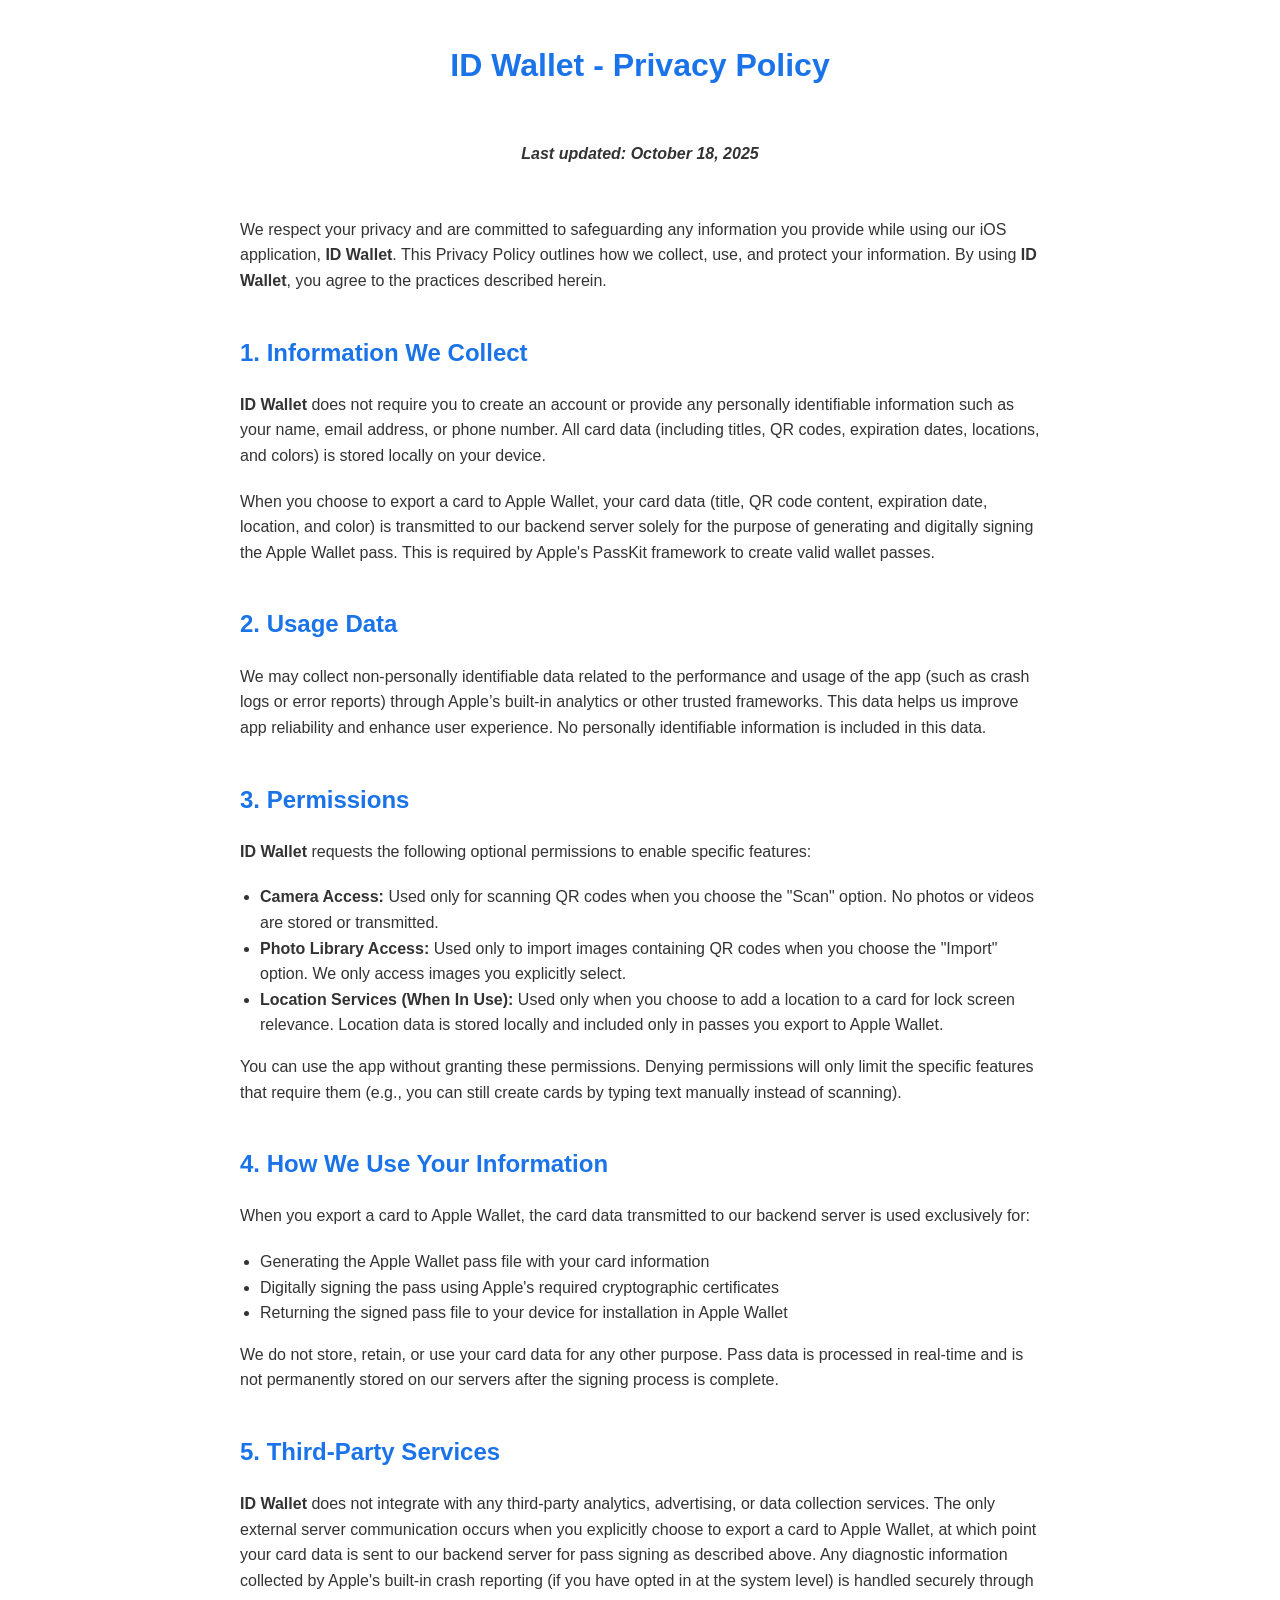
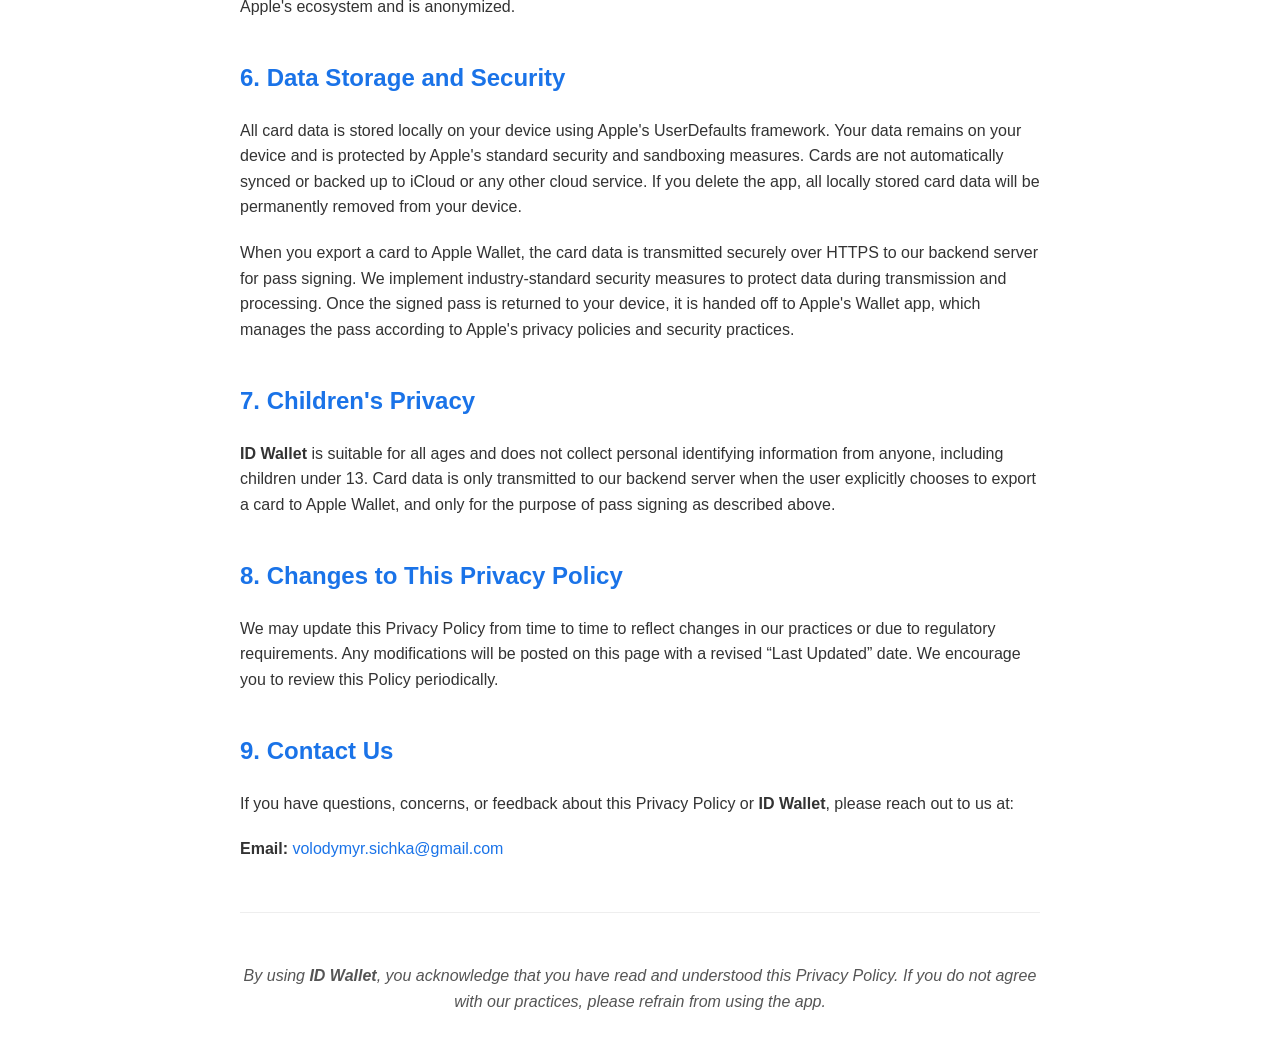
==== privacy-policy.html @ 0f5f62ec "Init." ====
<!DOCTYPE html>
<html lang="en">
  <head>
    <meta charset="UTF-8" />
    <meta name="viewport" content="width=device-width, initial-scale=1.0"/>
    <title>ID Wallet - Privacy Policy</title>
    <style>
      body {
        font-family: Arial, sans-serif;
        max-width: 800px;
        margin: 40px auto;
        padding: 0 40px;
        line-height: 1.6;
        color: #333;
      }
      h1,
      h2 {
        color: #1a73e8;
      }
      h1 {
        text-align: center;
        margin-bottom: 50px;
      }
      h2 {
        margin-top: 40px;
      }
      p {
        margin-bottom: 20px;
      }
      hr {
        margin: 50px 0;
        border: none;
        border-top: 1px solid #eee;
      }
      .last-updated {
        font-style: italic;
        text-align: center;
        margin-bottom: 50px;
      }
      .footer-note {
        font-style: italic;
        text-align: center;
        margin-top: 50px;
        color: #555;
      }
      a {
        color: #1a73e8;
        text-decoration: none;
      }
      a:hover {
        text-decoration: underline;
      }
    </style>
  </head>
  <body>
    <h1>ID Wallet - Privacy Policy</h1>

    <p class="last-updated"><strong>Last updated: October 18, 2025</strong></p>

    <p>
      We respect your privacy
      and are committed to safeguarding any information you provide while using our
      iOS application, <strong>ID Wallet</strong>. This Privacy Policy outlines how
      we collect, use, and protect your information. By using <strong>ID Wallet</strong>,
      you agree to the practices described herein.
    </p>

    <h2>1. Information We Collect</h2>
    <p>
      <strong>ID Wallet</strong> does not require you to create an account or provide any
      personally identifiable information such as your name, email address, or phone number.
      All card data (including titles, QR codes, expiration dates, locations, and colors)
      is stored locally on your device.
    </p>
    <p>
      When you choose to export a card to Apple Wallet, your card data (title, QR code content,
      expiration date, location, and color) is transmitted to our backend server solely for the
      purpose of generating and digitally signing the Apple Wallet pass. This is required by
      Apple's PassKit framework to create valid wallet passes.
    </p>

    <h2>2. Usage Data</h2>
    <p>
      We may collect non-personally identifiable data related to the performance and usage 
      of the app (such as crash logs or error reports) through Apple’s built-in analytics 
      or other trusted frameworks. This data helps us improve app reliability and enhance 
      user experience. No personally identifiable information is included in this data.
    </p>

    <h2>3. Permissions</h2>
    <p>
      <strong>ID Wallet</strong> requests the following optional permissions to enable
      specific features:
    </p>
    <ul style="list-style-type: disc; padding-left: 20px;">
      <li><strong>Camera Access:</strong> Used only for scanning QR codes when you choose
      the "Scan" option. No photos or videos are stored or transmitted.</li>
      <li><strong>Photo Library Access:</strong> Used only to import images containing QR
      codes when you choose the "Import" option. We only access images you explicitly select.</li>
      <li><strong>Location Services (When In Use):</strong> Used only when you choose to add
      a location to a card for lock screen relevance. Location data is stored locally and
      included only in passes you export to Apple Wallet.</li>
    </ul>
    <p>
      You can use the app without granting these permissions. Denying permissions will only
      limit the specific features that require them (e.g., you can still create cards by typing
      text manually instead of scanning).
    </p>

    <h2>4. How We Use Your Information</h2>
    <p>
      When you export a card to Apple Wallet, the card data transmitted to our backend server
      is used exclusively for:
    </p>
    <ul style="list-style-type: disc; padding-left: 20px;">
      <li>Generating the Apple Wallet pass file with your card information</li>
      <li>Digitally signing the pass using Apple's required cryptographic certificates</li>
      <li>Returning the signed pass file to your device for installation in Apple Wallet</li>
    </ul>
    <p>
      We do not store, retain, or use your card data for any other purpose. Pass data is
      processed in real-time and is not permanently stored on our servers after the signing
      process is complete.
    </p>

    <h2>5. Third-Party Services</h2>
    <p>
      <strong>ID Wallet</strong> does not integrate with any third-party analytics, advertising,
      or data collection services. The only external server communication occurs when you
      explicitly choose to export a card to Apple Wallet, at which point your card data is
      sent to our backend server for pass signing as described above. Any diagnostic information
      collected by Apple's built-in crash reporting (if you have opted in at the system level)
      is handled securely through Apple's ecosystem and is anonymized.
    </p>

    <h2>6. Data Storage and Security</h2>
    <p>
      All card data is stored locally on your device using Apple's UserDefaults framework.
      Your data remains on your device and is protected by Apple's standard security and
      sandboxing measures. Cards are not automatically synced or backed up to iCloud or any
      other cloud service. If you delete the app, all locally stored card data will be
      permanently removed from your device.
    </p>
    <p>
      When you export a card to Apple Wallet, the card data is transmitted securely over HTTPS
      to our backend server for pass signing. We implement industry-standard security measures
      to protect data during transmission and processing. Once the signed pass is returned to
      your device, it is handed off to Apple's Wallet app, which manages the pass according to
      Apple's privacy policies and security practices.
    </p>

    <h2>7. Children's Privacy</h2>
    <p>
      <strong>ID Wallet</strong> is suitable for all ages and does not collect personal
      identifying information from anyone, including children under 13. Card data is only
      transmitted to our backend server when the user explicitly chooses to export a card
      to Apple Wallet, and only for the purpose of pass signing as described above.
    </p>

    <h2>8. Changes to This Privacy Policy</h2>
    <p>
      We may update this Privacy Policy from time to time to reflect changes in our 
      practices or due to regulatory requirements. Any modifications will be posted 
      on this page with a revised “Last Updated” date. We encourage you to review this 
      Policy periodically.
    </p>

    <h2>9. Contact Us</h2>
    <p>
      If you have questions, concerns, or feedback about this Privacy Policy or
      <strong>ID Wallet</strong>, please reach out to us at:
    </p>
    <p>
      <strong>Email:</strong> 
      <a href="mailto:volodymyr.sichka@gmail.com">volodymyr.sichka@gmail.com</a>
    </p>

    <hr />

    <p class="footer-note">
      <em>
        By using <strong>ID Wallet</strong>, you acknowledge that you have read and
        understood this Privacy Policy. If you do not agree with our practices, please
        refrain from using the app.
      </em>
    </p>
  </body>
</html>
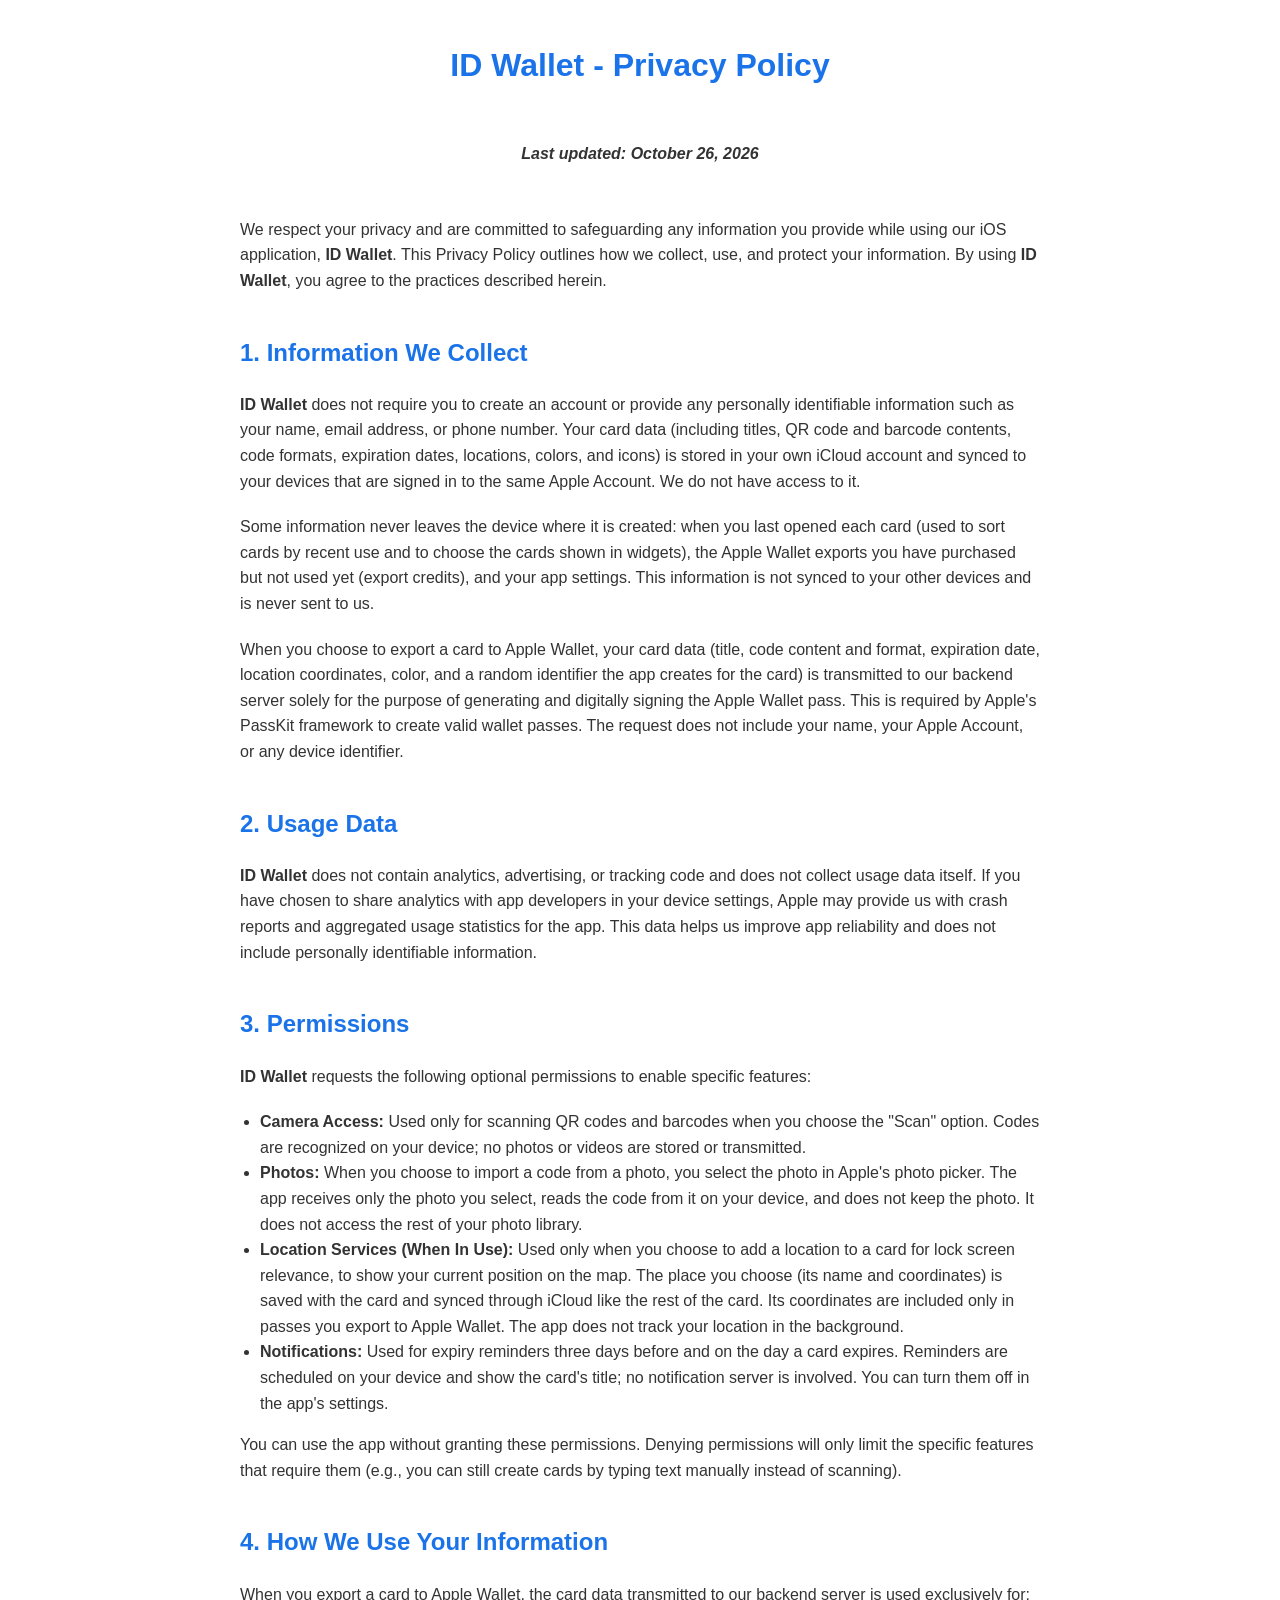
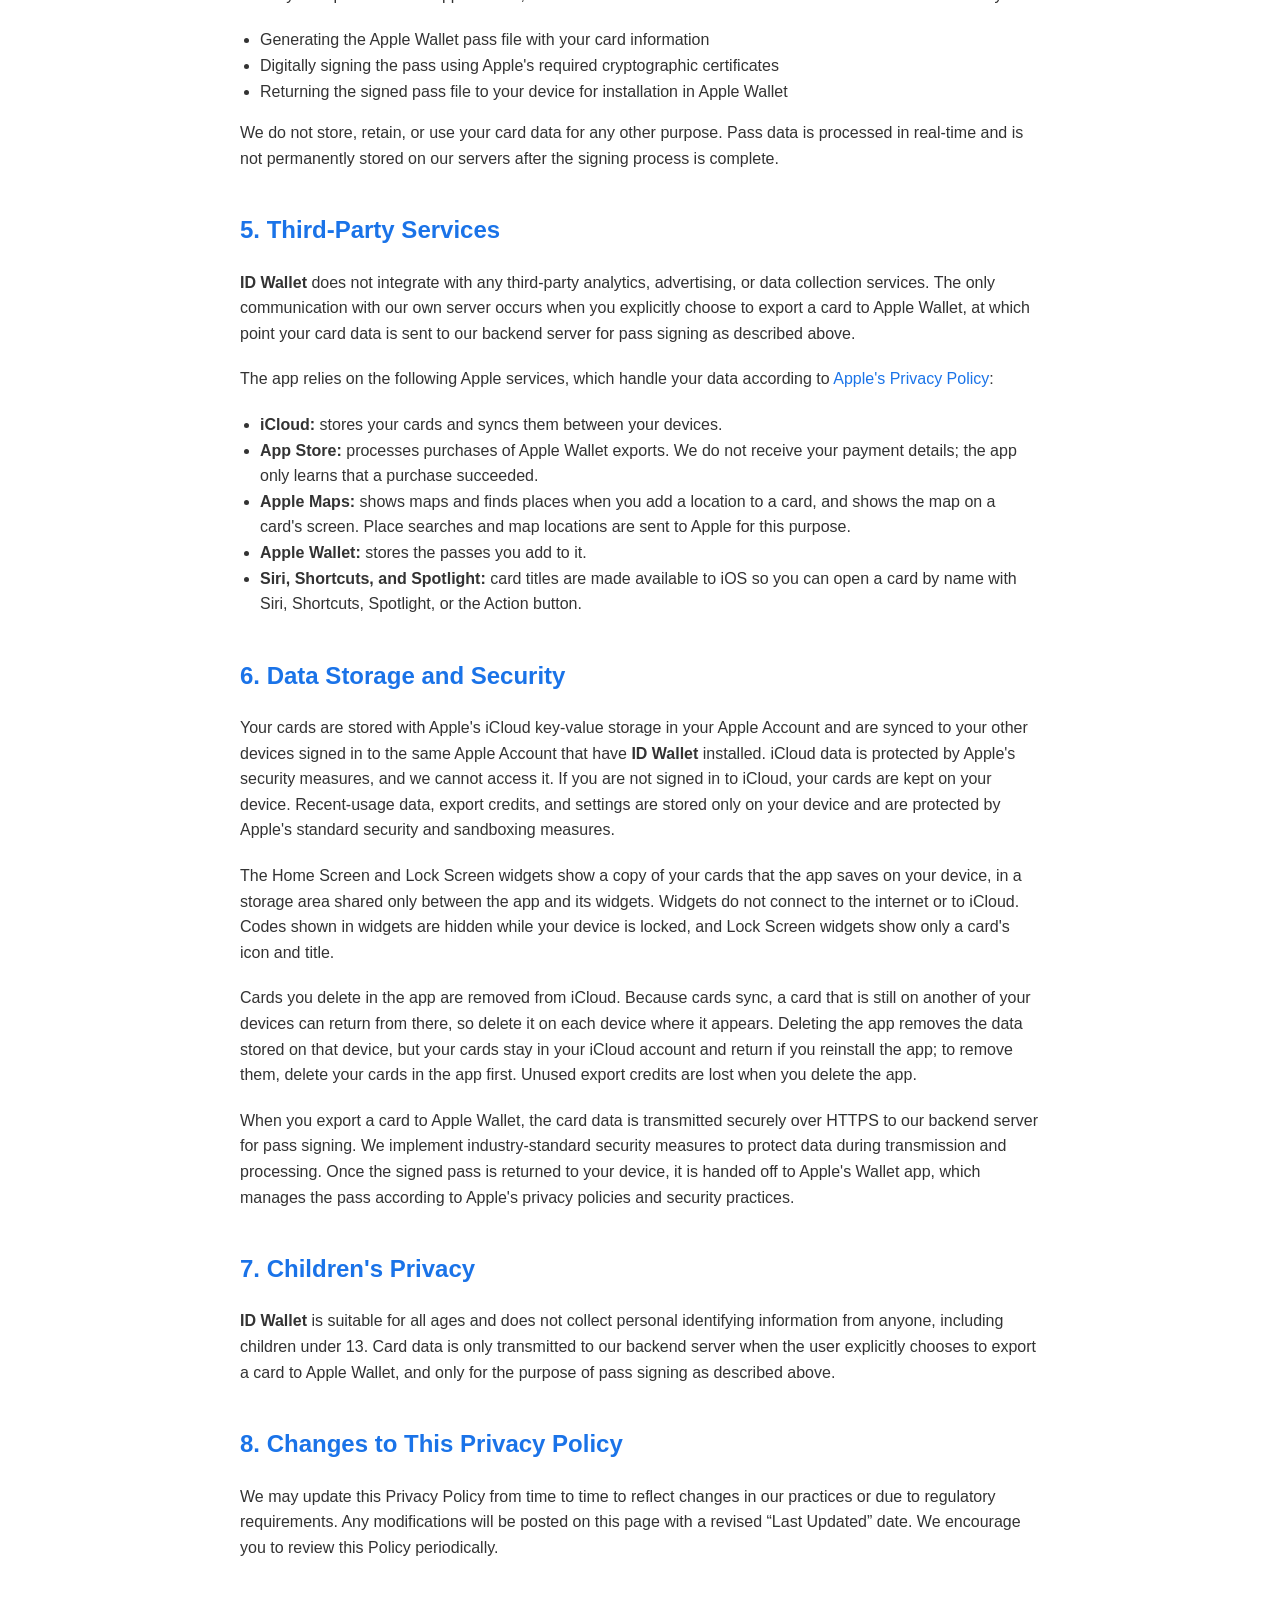
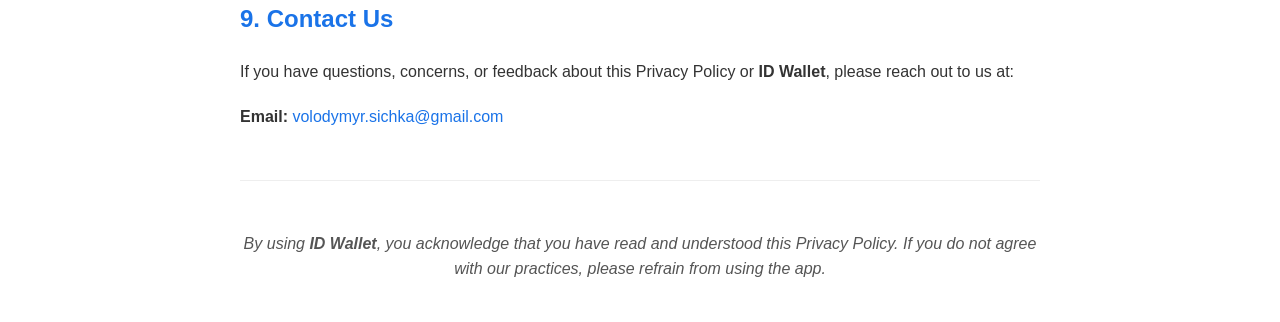
==== commit 36f5a2a0: "Update privacy policy for iCloud sync and widgets" ====
--- a/privacy-policy.html
+++ b/privacy-policy.html
@@ -55,7 +55,7 @@
   <body>
     <h1>ID Wallet - Privacy Policy</h1>
 
-    <p class="last-updated"><strong>Last updated: October 18, 2025</strong></p>
+    <p class="last-updated"><strong>Last updated: October 26, 2026</strong></p>
 
     <p>
       We respect your privacy
@@ -69,22 +69,32 @@
     <p>
       <strong>ID Wallet</strong> does not require you to create an account or provide any
       personally identifiable information such as your name, email address, or phone number.
-      All card data (including titles, QR codes, expiration dates, locations, and colors)
-      is stored locally on your device.
-    </p>
-    <p>
-      When you choose to export a card to Apple Wallet, your card data (title, QR code content,
-      expiration date, location, and color) is transmitted to our backend server solely for the
-      purpose of generating and digitally signing the Apple Wallet pass. This is required by
-      Apple's PassKit framework to create valid wallet passes.
+      Your card data (including titles, QR code and barcode contents, code formats, expiration
+      dates, locations, colors, and icons) is stored in your own iCloud account and synced to
+      your devices that are signed in to the same Apple Account. We do not have access to it.
+    </p>
+    <p>
+      Some information never leaves the device where it is created: when you last opened each
+      card (used to sort cards by recent use and to choose the cards shown in widgets), the
+      Apple Wallet exports you have purchased but not used yet (export credits), and your app
+      settings. This information is not synced to your other devices and is never sent to us.
+    </p>
+    <p>
+      When you choose to export a card to Apple Wallet, your card data (title, code content and
+      format, expiration date, location coordinates, color, and a random identifier the app
+      creates for the card) is transmitted to our backend server solely for the purpose of
+      generating and digitally signing the Apple Wallet pass. This is required by Apple's
+      PassKit framework to create valid wallet passes. The request does not include your name,
+      your Apple Account, or any device identifier.
     </p>
 
     <h2>2. Usage Data</h2>
     <p>
-      We may collect non-personally identifiable data related to the performance and usage 
-      of the app (such as crash logs or error reports) through Apple’s built-in analytics 
-      or other trusted frameworks. This data helps us improve app reliability and enhance 
-      user experience. No personally identifiable information is included in this data.
+      <strong>ID Wallet</strong> does not contain analytics, advertising, or tracking code and
+      does not collect usage data itself. If you have chosen to share analytics with app
+      developers in your device settings, Apple may provide us with crash reports and
+      aggregated usage statistics for the app. This data helps us improve app reliability and
+      does not include personally identifiable information.
     </p>
 
     <h2>3. Permissions</h2>
@@ -93,13 +103,22 @@
       specific features:
     </p>
     <ul style="list-style-type: disc; padding-left: 20px;">
-      <li><strong>Camera Access:</strong> Used only for scanning QR codes when you choose
-      the "Scan" option. No photos or videos are stored or transmitted.</li>
-      <li><strong>Photo Library Access:</strong> Used only to import images containing QR
-      codes when you choose the "Import" option. We only access images you explicitly select.</li>
+      <li><strong>Camera Access:</strong> Used only for scanning QR codes and barcodes when you
+      choose the "Scan" option. Codes are recognized on your device; no photos or videos are
+      stored or transmitted.</li>
+      <li><strong>Photos:</strong> When you choose to import a code from a photo, you select
+      the photo in Apple's photo picker. The app receives only the photo you select, reads the
+      code from it on your device, and does not keep the photo. It does not access the rest of
+      your photo library.</li>
       <li><strong>Location Services (When In Use):</strong> Used only when you choose to add
-      a location to a card for lock screen relevance. Location data is stored locally and
-      included only in passes you export to Apple Wallet.</li>
+      a location to a card for lock screen relevance, to show your current position on the
+      map. The place you choose (its name and coordinates) is saved with the card and synced
+      through iCloud like the rest of the card. Its coordinates are included only in passes you
+      export to Apple Wallet. The app does not track your location in the background.</li>
+      <li><strong>Notifications:</strong> Used for expiry reminders three days before and on
+      the day a card expires. Reminders are scheduled on your device and show the card's
+      title; no notification server is involved. You can turn them off in the app's
+      settings.</li>
     </ul>
     <p>
       You can use the app without granting these permissions. Denying permissions will only
@@ -126,20 +145,48 @@
     <h2>5. Third-Party Services</h2>
     <p>
       <strong>ID Wallet</strong> does not integrate with any third-party analytics, advertising,
-      or data collection services. The only external server communication occurs when you
+      or data collection services. The only communication with our own server occurs when you
       explicitly choose to export a card to Apple Wallet, at which point your card data is
-      sent to our backend server for pass signing as described above. Any diagnostic information
-      collected by Apple's built-in crash reporting (if you have opted in at the system level)
-      is handled securely through Apple's ecosystem and is anonymized.
-    </p>
+      sent to our backend server for pass signing as described above.
+    </p>
+    <p>
+      The app relies on the following Apple services, which handle your data according to
+      <a href="https://www.apple.com/legal/privacy/">Apple's Privacy Policy</a>:
+    </p>
+    <ul style="list-style-type: disc; padding-left: 20px;">
+      <li><strong>iCloud:</strong> stores your cards and syncs them between your devices.</li>
+      <li><strong>App Store:</strong> processes purchases of Apple Wallet exports. We do not
+      receive your payment details; the app only learns that a purchase succeeded.</li>
+      <li><strong>Apple Maps:</strong> shows maps and finds places when you add a location to
+      a card, and shows the map on a card's screen. Place searches and map locations are sent
+      to Apple for this purpose.</li>
+      <li><strong>Apple Wallet:</strong> stores the passes you add to it.</li>
+      <li><strong>Siri, Shortcuts, and Spotlight:</strong> card titles are made available to
+      iOS so you can open a card by name with Siri, Shortcuts, Spotlight, or the Action
+      button.</li>
+    </ul>
 
     <h2>6. Data Storage and Security</h2>
     <p>
-      All card data is stored locally on your device using Apple's UserDefaults framework.
-      Your data remains on your device and is protected by Apple's standard security and
-      sandboxing measures. Cards are not automatically synced or backed up to iCloud or any
-      other cloud service. If you delete the app, all locally stored card data will be
-      permanently removed from your device.
+      Your cards are stored with Apple's iCloud key-value storage in your Apple Account and are
+      synced to your other devices signed in to the same Apple Account that have
+      <strong>ID Wallet</strong> installed. iCloud data is protected by Apple's security
+      measures, and we cannot access it. If you are not signed in to iCloud, your cards are
+      kept on your device. Recent-usage data, export credits, and settings are stored only on
+      your device and are protected by Apple's standard security and sandboxing measures.
+    </p>
+    <p>
+      The Home Screen and Lock Screen widgets show a copy of your cards that the app saves on
+      your device, in a storage area shared only between the app and its widgets. Widgets do
+      not connect to the internet or to iCloud. Codes shown in widgets are hidden while your
+      device is locked, and Lock Screen widgets show only a card's icon and title.
+    </p>
+    <p>
+      Cards you delete in the app are removed from iCloud. Because cards sync, a card that is
+      still on another of your devices can return from there, so delete it on each device where
+      it appears. Deleting the app removes the data stored on that device, but your cards stay
+      in your iCloud account and return if you reinstall the app; to remove them, delete your
+      cards in the app first. Unused export credits are lost when you delete the app.
     </p>
     <p>
       When you export a card to Apple Wallet, the card data is transmitted securely over HTTPS
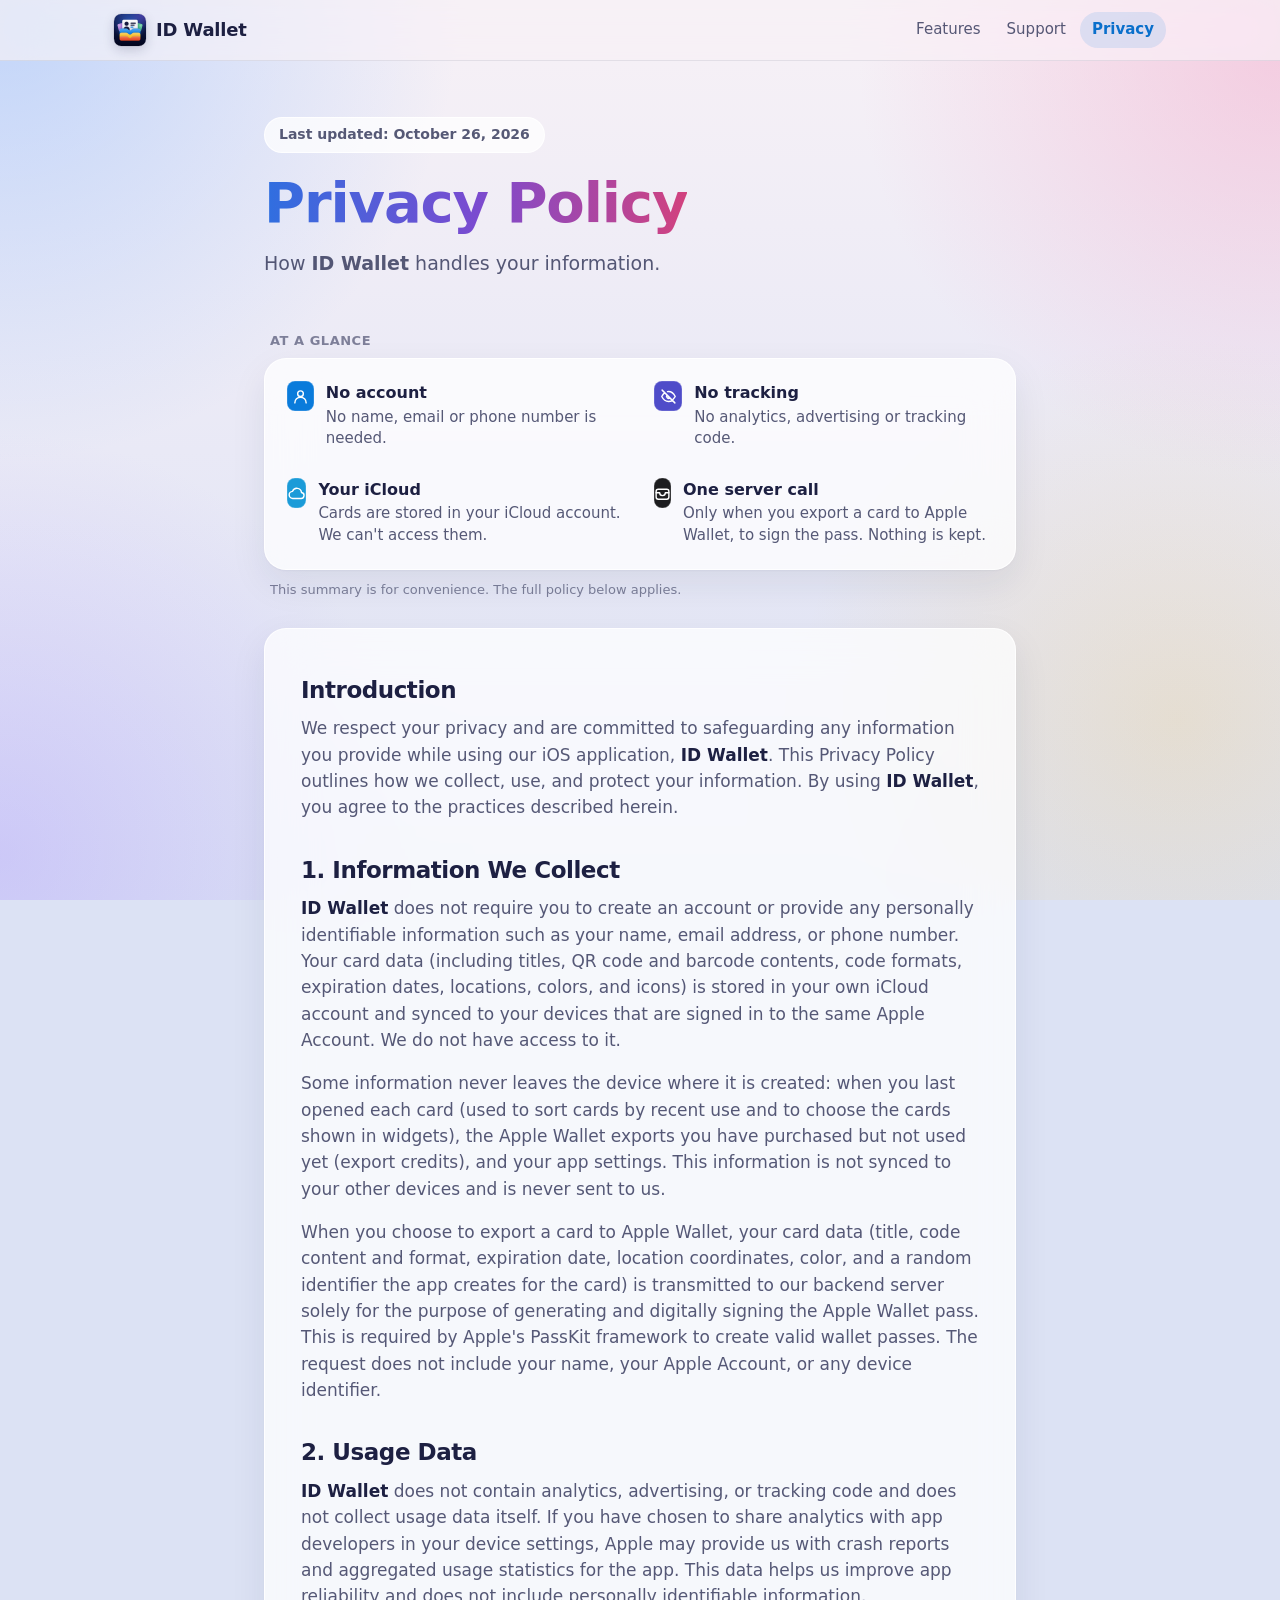
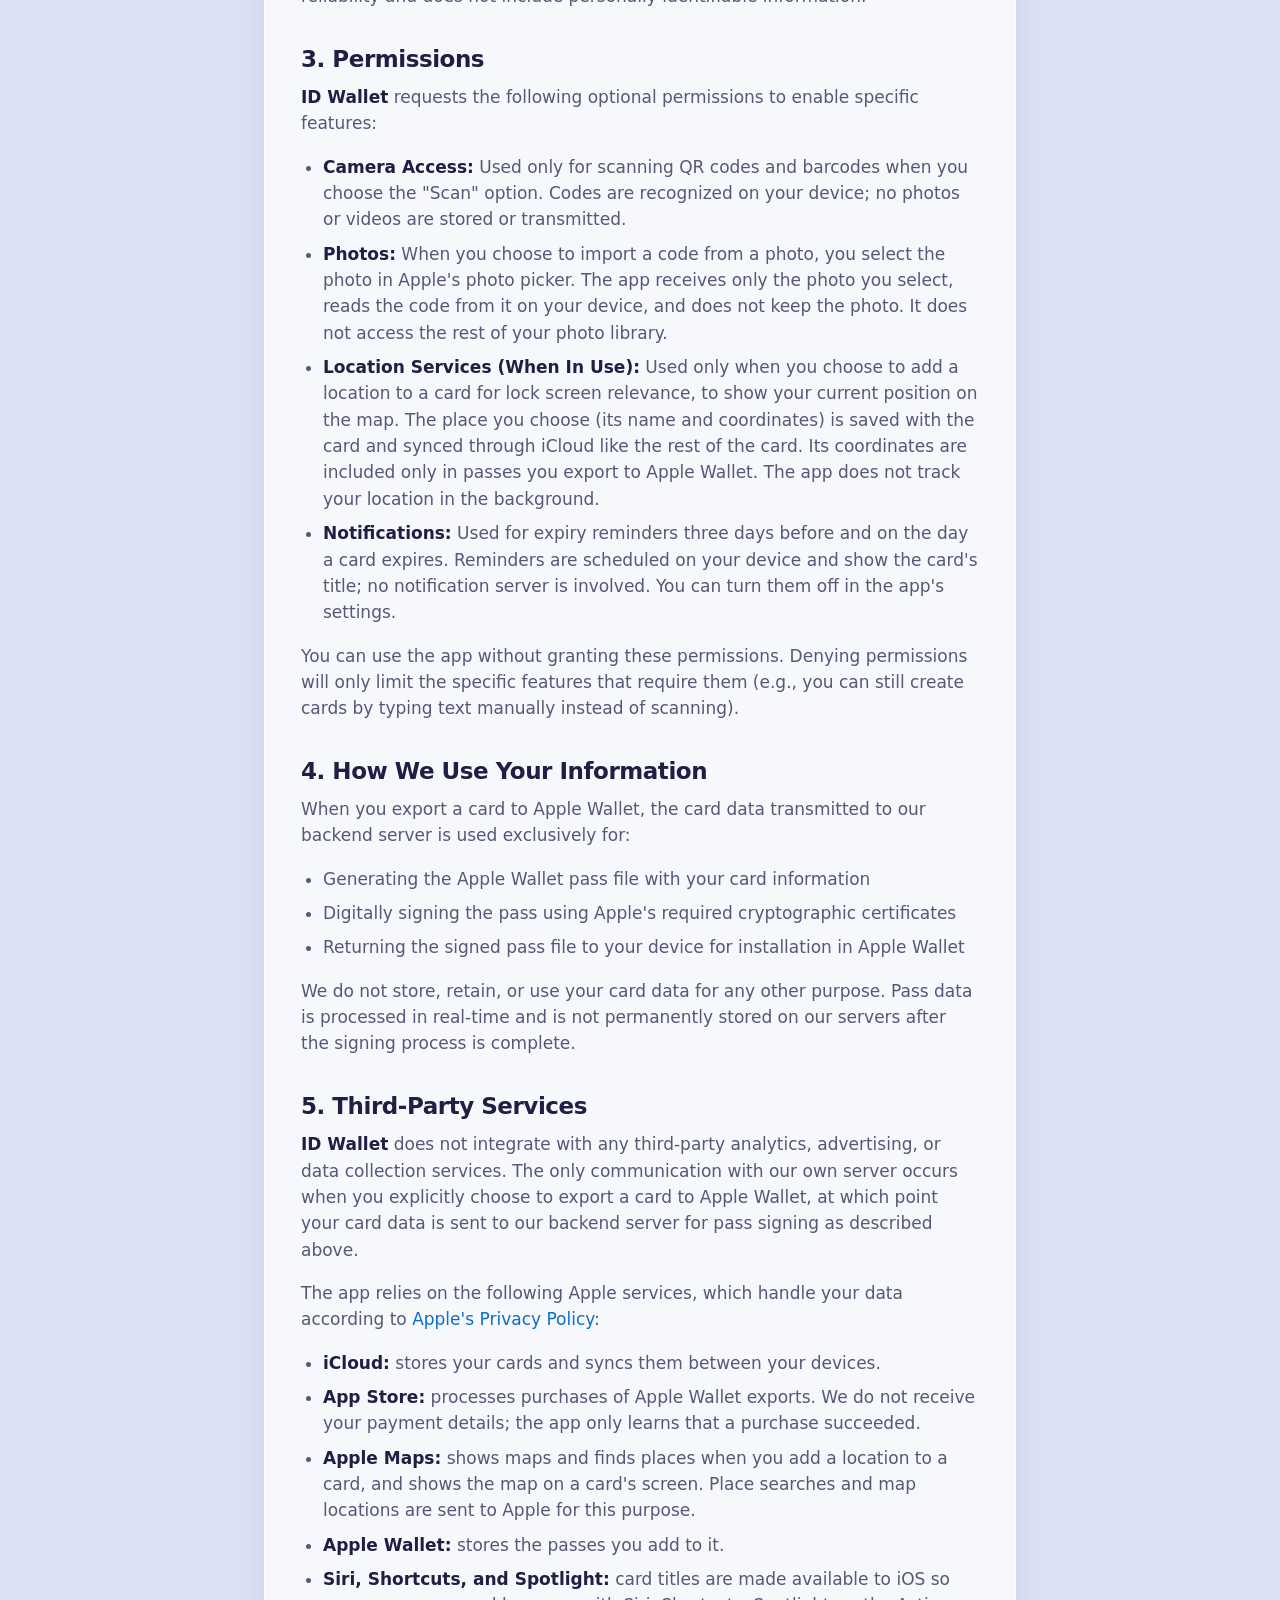
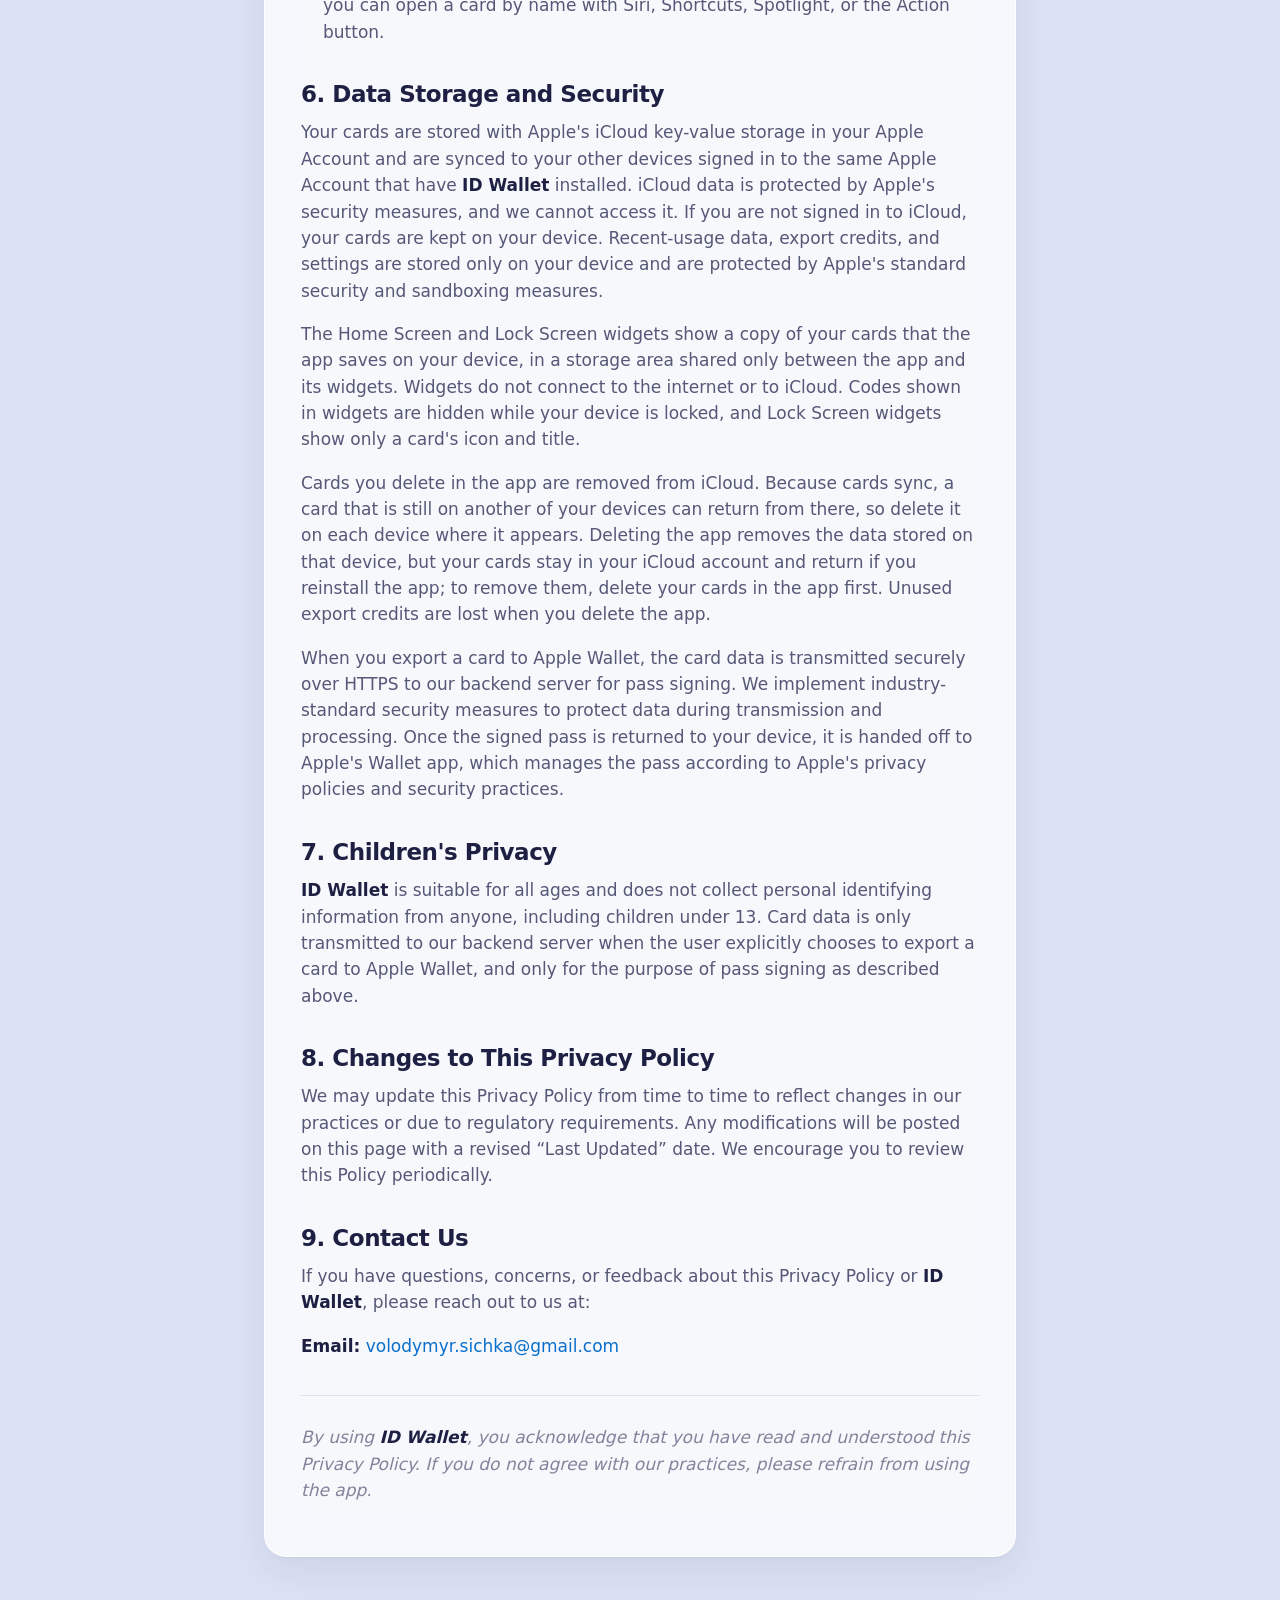
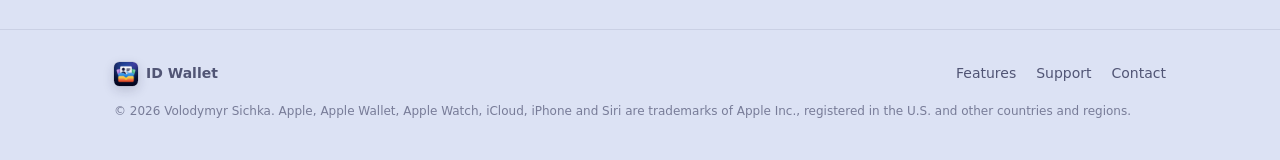
==== commit 05b49034: "Redesign the site to match the app and add the marketing page" ====
--- a/privacy-policy.html
+++ b/privacy-policy.html
@@ -2,234 +2,258 @@
 <html lang="en">
   <head>
     <meta charset="UTF-8" />
-    <meta name="viewport" content="width=device-width, initial-scale=1.0"/>
-    <title>ID Wallet - Privacy Policy</title>
-    <style>
-      body {
-        font-family: Arial, sans-serif;
-        max-width: 800px;
-        margin: 40px auto;
-        padding: 0 40px;
-        line-height: 1.6;
-        color: #333;
-      }
-      h1,
-      h2 {
-        color: #1a73e8;
-      }
-      h1 {
-        text-align: center;
-        margin-bottom: 50px;
-      }
-      h2 {
-        margin-top: 40px;
-      }
-      p {
-        margin-bottom: 20px;
-      }
-      hr {
-        margin: 50px 0;
-        border: none;
-        border-top: 1px solid #eee;
-      }
-      .last-updated {
-        font-style: italic;
-        text-align: center;
-        margin-bottom: 50px;
-      }
-      .footer-note {
-        font-style: italic;
-        text-align: center;
-        margin-top: 50px;
-        color: #555;
-      }
-      a {
-        color: #1a73e8;
-        text-decoration: none;
-      }
-      a:hover {
-        text-decoration: underline;
-      }
-    </style>
+    <meta name="viewport" content="width=device-width, initial-scale=1" />
+    <title>ID Wallet – Privacy Policy</title>
+    <meta name="description" content="How ID Wallet handles your data: no accounts, no tracking, cards stored in your own iCloud, and a server call only to sign Apple Wallet passes." />
+    <meta name="theme-color" content="#f7f1f6" media="(prefers-color-scheme: light)" />
+    <meta name="theme-color" content="#1a1e45" media="(prefers-color-scheme: dark)" />
+    <link rel="canonical" href="https://vybgss.github.io/id-wallet-docs/privacy-policy.html" />
+    <link rel="icon" type="image/png" href="assets/app-icon.png" />
+    <link rel="apple-touch-icon" href="assets/app-icon.png" />
+    <link rel="stylesheet" href="assets/style.css" />
   </head>
   <body>
-    <h1>ID Wallet - Privacy Policy</h1>
-
-    <p class="last-updated"><strong>Last updated: October 26, 2026</strong></p>
-
-    <p>
-      We respect your privacy
-      and are committed to safeguarding any information you provide while using our
-      iOS application, <strong>ID Wallet</strong>. This Privacy Policy outlines how
-      we collect, use, and protect your information. By using <strong>ID Wallet</strong>,
-      you agree to the practices described herein.
-    </p>
-
-    <h2>1. Information We Collect</h2>
-    <p>
-      <strong>ID Wallet</strong> does not require you to create an account or provide any
-      personally identifiable information such as your name, email address, or phone number.
-      Your card data (including titles, QR code and barcode contents, code formats, expiration
-      dates, locations, colors, and icons) is stored in your own iCloud account and synced to
-      your devices that are signed in to the same Apple Account. We do not have access to it.
-    </p>
-    <p>
-      Some information never leaves the device where it is created: when you last opened each
-      card (used to sort cards by recent use and to choose the cards shown in widgets), the
-      Apple Wallet exports you have purchased but not used yet (export credits), and your app
-      settings. This information is not synced to your other devices and is never sent to us.
-    </p>
-    <p>
-      When you choose to export a card to Apple Wallet, your card data (title, code content and
-      format, expiration date, location coordinates, color, and a random identifier the app
-      creates for the card) is transmitted to our backend server solely for the purpose of
-      generating and digitally signing the Apple Wallet pass. This is required by Apple's
-      PassKit framework to create valid wallet passes. The request does not include your name,
-      your Apple Account, or any device identifier.
-    </p>
-
-    <h2>2. Usage Data</h2>
-    <p>
-      <strong>ID Wallet</strong> does not contain analytics, advertising, or tracking code and
-      does not collect usage data itself. If you have chosen to share analytics with app
-      developers in your device settings, Apple may provide us with crash reports and
-      aggregated usage statistics for the app. This data helps us improve app reliability and
-      does not include personally identifiable information.
-    </p>
-
-    <h2>3. Permissions</h2>
-    <p>
-      <strong>ID Wallet</strong> requests the following optional permissions to enable
-      specific features:
-    </p>
-    <ul style="list-style-type: disc; padding-left: 20px;">
-      <li><strong>Camera Access:</strong> Used only for scanning QR codes and barcodes when you
-      choose the "Scan" option. Codes are recognized on your device; no photos or videos are
-      stored or transmitted.</li>
-      <li><strong>Photos:</strong> When you choose to import a code from a photo, you select
-      the photo in Apple's photo picker. The app receives only the photo you select, reads the
-      code from it on your device, and does not keep the photo. It does not access the rest of
-      your photo library.</li>
-      <li><strong>Location Services (When In Use):</strong> Used only when you choose to add
-      a location to a card for lock screen relevance, to show your current position on the
-      map. The place you choose (its name and coordinates) is saved with the card and synced
-      through iCloud like the rest of the card. Its coordinates are included only in passes you
-      export to Apple Wallet. The app does not track your location in the background.</li>
-      <li><strong>Notifications:</strong> Used for expiry reminders three days before and on
-      the day a card expires. Reminders are scheduled on your device and show the card's
-      title; no notification server is involved. You can turn them off in the app's
-      settings.</li>
-    </ul>
-    <p>
-      You can use the app without granting these permissions. Denying permissions will only
-      limit the specific features that require them (e.g., you can still create cards by typing
-      text manually instead of scanning).
-    </p>
-
-    <h2>4. How We Use Your Information</h2>
-    <p>
-      When you export a card to Apple Wallet, the card data transmitted to our backend server
-      is used exclusively for:
-    </p>
-    <ul style="list-style-type: disc; padding-left: 20px;">
-      <li>Generating the Apple Wallet pass file with your card information</li>
-      <li>Digitally signing the pass using Apple's required cryptographic certificates</li>
-      <li>Returning the signed pass file to your device for installation in Apple Wallet</li>
-    </ul>
-    <p>
-      We do not store, retain, or use your card data for any other purpose. Pass data is
-      processed in real-time and is not permanently stored on our servers after the signing
-      process is complete.
-    </p>
-
-    <h2>5. Third-Party Services</h2>
-    <p>
-      <strong>ID Wallet</strong> does not integrate with any third-party analytics, advertising,
-      or data collection services. The only communication with our own server occurs when you
-      explicitly choose to export a card to Apple Wallet, at which point your card data is
-      sent to our backend server for pass signing as described above.
-    </p>
-    <p>
-      The app relies on the following Apple services, which handle your data according to
-      <a href="https://www.apple.com/legal/privacy/">Apple's Privacy Policy</a>:
-    </p>
-    <ul style="list-style-type: disc; padding-left: 20px;">
-      <li><strong>iCloud:</strong> stores your cards and syncs them between your devices.</li>
-      <li><strong>App Store:</strong> processes purchases of Apple Wallet exports. We do not
-      receive your payment details; the app only learns that a purchase succeeded.</li>
-      <li><strong>Apple Maps:</strong> shows maps and finds places when you add a location to
-      a card, and shows the map on a card's screen. Place searches and map locations are sent
-      to Apple for this purpose.</li>
-      <li><strong>Apple Wallet:</strong> stores the passes you add to it.</li>
-      <li><strong>Siri, Shortcuts, and Spotlight:</strong> card titles are made available to
-      iOS so you can open a card by name with Siri, Shortcuts, Spotlight, or the Action
-      button.</li>
-    </ul>
-
-    <h2>6. Data Storage and Security</h2>
-    <p>
-      Your cards are stored with Apple's iCloud key-value storage in your Apple Account and are
-      synced to your other devices signed in to the same Apple Account that have
-      <strong>ID Wallet</strong> installed. iCloud data is protected by Apple's security
-      measures, and we cannot access it. If you are not signed in to iCloud, your cards are
-      kept on your device. Recent-usage data, export credits, and settings are stored only on
-      your device and are protected by Apple's standard security and sandboxing measures.
-    </p>
-    <p>
-      The Home Screen and Lock Screen widgets show a copy of your cards that the app saves on
-      your device, in a storage area shared only between the app and its widgets. Widgets do
-      not connect to the internet or to iCloud. Codes shown in widgets are hidden while your
-      device is locked, and Lock Screen widgets show only a card's icon and title.
-    </p>
-    <p>
-      Cards you delete in the app are removed from iCloud. Because cards sync, a card that is
-      still on another of your devices can return from there, so delete it on each device where
-      it appears. Deleting the app removes the data stored on that device, but your cards stay
-      in your iCloud account and return if you reinstall the app; to remove them, delete your
-      cards in the app first. Unused export credits are lost when you delete the app.
-    </p>
-    <p>
-      When you export a card to Apple Wallet, the card data is transmitted securely over HTTPS
-      to our backend server for pass signing. We implement industry-standard security measures
-      to protect data during transmission and processing. Once the signed pass is returned to
-      your device, it is handed off to Apple's Wallet app, which manages the pass according to
-      Apple's privacy policies and security practices.
-    </p>
-
-    <h2>7. Children's Privacy</h2>
-    <p>
-      <strong>ID Wallet</strong> is suitable for all ages and does not collect personal
-      identifying information from anyone, including children under 13. Card data is only
-      transmitted to our backend server when the user explicitly chooses to export a card
-      to Apple Wallet, and only for the purpose of pass signing as described above.
-    </p>
-
-    <h2>8. Changes to This Privacy Policy</h2>
-    <p>
-      We may update this Privacy Policy from time to time to reflect changes in our 
-      practices or due to regulatory requirements. Any modifications will be posted 
-      on this page with a revised “Last Updated” date. We encourage you to review this 
-      Policy periodically.
-    </p>
-
-    <h2>9. Contact Us</h2>
-    <p>
-      If you have questions, concerns, or feedback about this Privacy Policy or
-      <strong>ID Wallet</strong>, please reach out to us at:
-    </p>
-    <p>
-      <strong>Email:</strong> 
-      <a href="mailto:volodymyr.sichka@gmail.com">volodymyr.sichka@gmail.com</a>
-    </p>
-
-    <hr />
-
-    <p class="footer-note">
-      <em>
-        By using <strong>ID Wallet</strong>, you acknowledge that you have read and
-        understood this Privacy Policy. If you do not agree with our practices, please
-        refrain from using the app.
-      </em>
-    </p>
+    <svg width="0" height="0" style="position: absolute" aria-hidden="true">
+      <symbol id="i-person" viewBox="0 0 24 24"><circle cx="12" cy="8" r="4" /><path d="M4 21a8 8 0 0 1 16 0" /></symbol>
+      <symbol id="i-eye-off" viewBox="0 0 24 24"><path d="M3 3l18 18M10.6 5.1A10 10 0 0 1 12 5c6 0 9.5 7 9.5 7a17 17 0 0 1-3 3.9M6.6 6.6A17 17 0 0 0 2.5 12S6 19 12 19a9.7 9.7 0 0 0 5.4-1.6M9.9 9.9a3 3 0 0 0 4.2 4.2" /></symbol>
+      <symbol id="i-cloud" viewBox="0 0 24 24"><path d="M7 19a5 5 0 0 1-.6-10A6.5 6.5 0 0 1 19 10.5 4.3 4.3 0 0 1 17.7 19z" /></symbol>
+      <symbol id="i-wallet" viewBox="0 0 24 24"><path d="M3 9a3 3 0 0 1 3-3h12a3 3 0 0 1 3 3v8a3 3 0 0 1-3 3H6a3 3 0 0 1-3-3z" /><path d="M3 11h5a4 4 0 0 0 8 0h5" /></symbol>
+    </svg>
+
+    <header class="site-header">
+      <div class="wrap header-inner">
+        <a class="brand" href="marketing.html">
+          <img class="app-icon" src="assets/app-icon.png" alt="" width="32" height="32" />
+          <span>ID Wallet</span>
+        </a>
+        <nav class="site-nav" aria-label="Main">
+          <a href="marketing.html">Features</a>
+          <a href="support.html">Support</a>
+          <a href="privacy-policy.html" aria-current="page">Privacy</a>
+        </nav>
+      </div>
+    </header>
+
+    <main class="wrap wrap-narrow">
+      <section class="page-hero">
+        <span class="eyebrow plain">Last updated: October 26, 2026</span>
+        <h1><span class="gradient-text">Privacy Policy</span></h1>
+        <p class="lead">How <strong>ID Wallet</strong> handles your information.</p>
+      </section>
+
+      <section aria-labelledby="glance-title">
+        <h2 class="section-label" id="glance-title">At a glance</h2>
+        <div class="glance surface">
+          <div class="glance-item">
+            <span class="icon-badge small" style="--badge: #0a7bdb"><svg class="i"><use href="#i-person" /></svg></span>
+            <div><strong>No account</strong>No name, email or phone number is needed.</div>
+          </div>
+          <div class="glance-item">
+            <span class="icon-badge small" style="--badge: #4f4cc9"><svg class="i"><use href="#i-eye-off" /></svg></span>
+            <div><strong>No tracking</strong>No analytics, advertising or tracking code.</div>
+          </div>
+          <div class="glance-item">
+            <span class="icon-badge small" style="--badge: #1b9bd8"><svg class="i"><use href="#i-cloud" /></svg></span>
+            <div><strong>Your iCloud</strong>Cards are stored in your iCloud account. We can't access them.</div>
+          </div>
+          <div class="glance-item">
+            <span class="icon-badge small" style="--badge: #1d1d1f"><svg class="i"><use href="#i-wallet" /></svg></span>
+            <div><strong>One server call</strong>Only when you export a card to Apple Wallet, to sign the pass. Nothing is kept.</div>
+          </div>
+        </div>
+        <p class="glance-note">This summary is for convenience. The full policy below applies.</p>
+      </section>
+
+      <article class="prose surface">
+        <h2>Introduction</h2>
+        <p>
+          We respect your privacy
+          and are committed to safeguarding any information you provide while using our
+          iOS application, <strong>ID Wallet</strong>. This Privacy Policy outlines how
+          we collect, use, and protect your information. By using <strong>ID Wallet</strong>,
+          you agree to the practices described herein.
+        </p>
+
+        <h2>1. Information We Collect</h2>
+        <p>
+          <strong>ID Wallet</strong> does not require you to create an account or provide any
+          personally identifiable information such as your name, email address, or phone number.
+          Your card data (including titles, QR code and barcode contents, code formats, expiration
+          dates, locations, colors, and icons) is stored in your own iCloud account and synced to
+          your devices that are signed in to the same Apple Account. We do not have access to it.
+        </p>
+        <p>
+          Some information never leaves the device where it is created: when you last opened each
+          card (used to sort cards by recent use and to choose the cards shown in widgets), the
+          Apple Wallet exports you have purchased but not used yet (export credits), and your app
+          settings. This information is not synced to your other devices and is never sent to us.
+        </p>
+        <p>
+          When you choose to export a card to Apple Wallet, your card data (title, code content and
+          format, expiration date, location coordinates, color, and a random identifier the app
+          creates for the card) is transmitted to our backend server solely for the purpose of
+          generating and digitally signing the Apple Wallet pass. This is required by Apple's
+          PassKit framework to create valid wallet passes. The request does not include your name,
+          your Apple Account, or any device identifier.
+        </p>
+
+        <h2>2. Usage Data</h2>
+        <p>
+          <strong>ID Wallet</strong> does not contain analytics, advertising, or tracking code and
+          does not collect usage data itself. If you have chosen to share analytics with app
+          developers in your device settings, Apple may provide us with crash reports and
+          aggregated usage statistics for the app. This data helps us improve app reliability and
+          does not include personally identifiable information.
+        </p>
+
+        <h2>3. Permissions</h2>
+        <p>
+          <strong>ID Wallet</strong> requests the following optional permissions to enable
+          specific features:
+        </p>
+        <ul>
+          <li><strong>Camera Access:</strong> Used only for scanning QR codes and barcodes when you
+          choose the "Scan" option. Codes are recognized on your device; no photos or videos are
+          stored or transmitted.</li>
+          <li><strong>Photos:</strong> When you choose to import a code from a photo, you select
+          the photo in Apple's photo picker. The app receives only the photo you select, reads the
+          code from it on your device, and does not keep the photo. It does not access the rest of
+          your photo library.</li>
+          <li><strong>Location Services (When In Use):</strong> Used only when you choose to add
+          a location to a card for lock screen relevance, to show your current position on the
+          map. The place you choose (its name and coordinates) is saved with the card and synced
+          through iCloud like the rest of the card. Its coordinates are included only in passes you
+          export to Apple Wallet. The app does not track your location in the background.</li>
+          <li><strong>Notifications:</strong> Used for expiry reminders three days before and on
+          the day a card expires. Reminders are scheduled on your device and show the card's
+          title; no notification server is involved. You can turn them off in the app's
+          settings.</li>
+        </ul>
+        <p>
+          You can use the app without granting these permissions. Denying permissions will only
+          limit the specific features that require them (e.g., you can still create cards by typing
+          text manually instead of scanning).
+        </p>
+
+        <h2>4. How We Use Your Information</h2>
+        <p>
+          When you export a card to Apple Wallet, the card data transmitted to our backend server
+          is used exclusively for:
+        </p>
+        <ul>
+          <li>Generating the Apple Wallet pass file with your card information</li>
+          <li>Digitally signing the pass using Apple's required cryptographic certificates</li>
+          <li>Returning the signed pass file to your device for installation in Apple Wallet</li>
+        </ul>
+        <p>
+          We do not store, retain, or use your card data for any other purpose. Pass data is
+          processed in real-time and is not permanently stored on our servers after the signing
+          process is complete.
+        </p>
+
+        <h2>5. Third-Party Services</h2>
+        <p>
+          <strong>ID Wallet</strong> does not integrate with any third-party analytics, advertising,
+          or data collection services. The only communication with our own server occurs when you
+          explicitly choose to export a card to Apple Wallet, at which point your card data is
+          sent to our backend server for pass signing as described above.
+        </p>
+        <p>
+          The app relies on the following Apple services, which handle your data according to
+          <a href="https://www.apple.com/legal/privacy/">Apple's Privacy Policy</a>:
+        </p>
+        <ul>
+          <li><strong>iCloud:</strong> stores your cards and syncs them between your devices.</li>
+          <li><strong>App Store:</strong> processes purchases of Apple Wallet exports. We do not
+          receive your payment details; the app only learns that a purchase succeeded.</li>
+          <li><strong>Apple Maps:</strong> shows maps and finds places when you add a location to
+          a card, and shows the map on a card's screen. Place searches and map locations are sent
+          to Apple for this purpose.</li>
+          <li><strong>Apple Wallet:</strong> stores the passes you add to it.</li>
+          <li><strong>Siri, Shortcuts, and Spotlight:</strong> card titles are made available to
+          iOS so you can open a card by name with Siri, Shortcuts, Spotlight, or the Action
+          button.</li>
+        </ul>
+
+        <h2>6. Data Storage and Security</h2>
+        <p>
+          Your cards are stored with Apple's iCloud key-value storage in your Apple Account and are
+          synced to your other devices signed in to the same Apple Account that have
+          <strong>ID Wallet</strong> installed. iCloud data is protected by Apple's security
+          measures, and we cannot access it. If you are not signed in to iCloud, your cards are
+          kept on your device. Recent-usage data, export credits, and settings are stored only on
+          your device and are protected by Apple's standard security and sandboxing measures.
+        </p>
+        <p>
+          The Home Screen and Lock Screen widgets show a copy of your cards that the app saves on
+          your device, in a storage area shared only between the app and its widgets. Widgets do
+          not connect to the internet or to iCloud. Codes shown in widgets are hidden while your
+          device is locked, and Lock Screen widgets show only a card's icon and title.
+        </p>
+        <p>
+          Cards you delete in the app are removed from iCloud. Because cards sync, a card that is
+          still on another of your devices can return from there, so delete it on each device where
+          it appears. Deleting the app removes the data stored on that device, but your cards stay
+          in your iCloud account and return if you reinstall the app; to remove them, delete your
+          cards in the app first. Unused export credits are lost when you delete the app.
+        </p>
+        <p>
+          When you export a card to Apple Wallet, the card data is transmitted securely over HTTPS
+          to our backend server for pass signing. We implement industry-standard security measures
+          to protect data during transmission and processing. Once the signed pass is returned to
+          your device, it is handed off to Apple's Wallet app, which manages the pass according to
+          Apple's privacy policies and security practices.
+        </p>
+
+        <h2>7. Children's Privacy</h2>
+        <p>
+          <strong>ID Wallet</strong> is suitable for all ages and does not collect personal
+          identifying information from anyone, including children under 13. Card data is only
+          transmitted to our backend server when the user explicitly chooses to export a card
+          to Apple Wallet, and only for the purpose of pass signing as described above.
+        </p>
+
+        <h2>8. Changes to This Privacy Policy</h2>
+        <p>
+          We may update this Privacy Policy from time to time to reflect changes in our
+          practices or due to regulatory requirements. Any modifications will be posted
+          on this page with a revised “Last Updated” date. We encourage you to review this
+          Policy periodically.
+        </p>
+
+        <h2>9. Contact Us</h2>
+        <p>
+          If you have questions, concerns, or feedback about this Privacy Policy or
+          <strong>ID Wallet</strong>, please reach out to us at:
+        </p>
+        <p>
+          <strong>Email:</strong>
+          <a href="mailto:volodymyr.sichka@gmail.com">volodymyr.sichka@gmail.com</a>
+        </p>
+
+        <hr />
+
+        <p class="closing">
+          By using <strong>ID Wallet</strong>, you acknowledge that you have read and
+          understood this Privacy Policy. If you do not agree with our practices, please
+          refrain from using the app.
+        </p>
+      </article>
+    </main>
+
+    <footer class="site-footer">
+      <div class="wrap footer-inner">
+        <span class="footer-brand"><img class="app-icon" src="assets/app-icon.png" alt="" width="24" height="24" />ID Wallet</span>
+        <nav class="footer-nav" aria-label="Footer">
+          <a href="marketing.html">Features</a>
+          <a href="support.html">Support</a>
+          <a href="mailto:volodymyr.sichka@gmail.com">Contact</a>
+        </nav>
+        <p class="legal">
+          © 2026 Volodymyr Sichka. Apple, Apple Wallet, Apple Watch, iCloud, iPhone and Siri are
+          trademarks of Apple Inc., registered in the U.S. and other countries and regions.
+        </p>
+      </div>
+    </footer>
   </body>
-</html>+</html>
--- a/assets/style.css
+++ b/assets/style.css
@@ -0,0 +1,1164 @@
+/* ID Wallet site: shared styles for the marketing, support and privacy pages.
+   Colors follow the app: icon palette (BrandColor), PassColor gradients and the
+   App Store screenshot backgrounds (Scripts/generate-store-screenshots.swift). */
+
+:root {
+  color-scheme: light dark;
+
+  --bg-top: #f7f1f6;
+  --bg-mid: #e9e9f6;
+  --bg-bottom: #dce2f4;
+  --glow-1: rgba(127, 178, 255, 0.45);
+  --glow-2: rgba(242, 163, 199, 0.45);
+  --glow-3: rgba(246, 188, 50, 0.18);
+  --glow-4: rgba(164, 139, 255, 0.3);
+
+  --text: #1d2042;
+  --text-2: rgba(58, 62, 96, 0.86);
+  --text-3: rgba(58, 62, 96, 0.62);
+  --surface: rgba(255, 255, 255, 0.74);
+  --surface-strong: rgba(255, 255, 255, 0.9);
+  --surface-border: rgba(255, 255, 255, 0.85);
+  --hairline: rgba(29, 32, 66, 0.09);
+  --shadow: 0 1px 2px rgba(29, 32, 66, 0.04), 0 14px 36px rgba(29, 32, 66, 0.08);
+
+  --accent: #0a6fcb;
+  --accent-soft: rgba(10, 123, 219, 0.12);
+  --button-top: #2a95f5;
+  --button-bottom: #0a6ad0;
+  --button-shadow: 0 8px 22px rgba(10, 106, 208, 0.32);
+  --headline: linear-gradient(90deg, #2f6fe0, #7a4bd0, #d2427e);
+
+  --brand-blue: #0a7bdb;
+  --brand-yellow: #f6bc32;
+  --brand-red: #e5532f;
+
+  --font: -apple-system, BlinkMacSystemFont, "SF Pro Text", "SF Pro Display", system-ui, "Segoe UI", Roboto, "Helvetica Neue", Arial, sans-serif;
+  --font-mono: ui-monospace, "SF Mono", SFMono-Regular, Menlo, Consolas, monospace;
+  --radius: 22px;
+}
+
+@media (prefers-color-scheme: dark) {
+  :root {
+    --bg-top: #1a1e45;
+    --bg-mid: #12153a;
+    --bg-bottom: #0a0c1e;
+    --glow-1: rgba(106, 76, 255, 0.5);
+    --glow-2: rgba(229, 83, 47, 0.2);
+    --glow-3: rgba(10, 123, 219, 0.32);
+    --glow-4: rgba(139, 92, 255, 0.22);
+
+    --text: #f3f4fb;
+    --text-2: rgba(235, 237, 250, 0.72);
+    --text-3: rgba(235, 237, 250, 0.5);
+    --surface: rgba(255, 255, 255, 0.06);
+    --surface-strong: rgba(255, 255, 255, 0.1);
+    --surface-border: rgba(255, 255, 255, 0.1);
+    --hairline: rgba(255, 255, 255, 0.1);
+    --shadow: 0 14px 36px rgba(0, 0, 0, 0.28);
+
+    --accent: #6cb0ff;
+    --accent-soft: rgba(74, 155, 255, 0.16);
+    --button-shadow: none;
+    --headline: linear-gradient(90deg, #ffffff, #c9b8ff);
+  }
+}
+
+/* Base */
+
+*,
+*::before,
+*::after {
+  box-sizing: border-box;
+}
+
+html {
+  -webkit-text-size-adjust: 100%;
+  text-size-adjust: 100%;
+  scroll-behavior: smooth;
+  scroll-padding-top: 80px;
+}
+
+body {
+  margin: 0;
+  min-height: 100vh;
+  display: flex;
+  flex-direction: column;
+  font-family: var(--font);
+  font-size: 17px;
+  line-height: 1.55;
+  color: var(--text);
+  background: var(--bg-bottom);
+  -webkit-font-smoothing: antialiased;
+  overflow-x: hidden;
+}
+
+/* Fixed backdrop: soft color glows like the App Store screenshots. */
+body::before {
+  content: "";
+  position: fixed;
+  inset: 0;
+  z-index: -1;
+  background:
+    radial-gradient(60vmax 60vmax at 0% 0%, var(--glow-1), transparent 60%),
+    radial-gradient(55vmax 55vmax at 100% 6%, var(--glow-2), transparent 60%),
+    radial-gradient(50vmax 50vmax at 92% 80%, var(--glow-3), transparent 60%),
+    radial-gradient(55vmax 55vmax at 0% 95%, var(--glow-4), transparent 60%),
+    linear-gradient(180deg, var(--bg-top), var(--bg-mid) 50%, var(--bg-bottom));
+}
+
+main {
+  flex: 1;
+}
+
+img {
+  max-width: 100%;
+  height: auto;
+}
+
+a {
+  color: var(--accent);
+  text-decoration: none;
+  text-underline-offset: 3px;
+}
+
+a:hover {
+  text-decoration: underline;
+}
+
+:focus-visible {
+  outline: 3px solid var(--accent);
+  outline-offset: 3px;
+  border-radius: 8px;
+}
+
+h1,
+h2,
+h3 {
+  line-height: 1.15;
+  letter-spacing: -0.02em;
+  margin: 0;
+}
+
+p {
+  margin: 0 0 1em;
+}
+
+.wrap {
+  width: 100%;
+  max-width: 1100px;
+  margin: 0 auto;
+  padding: 0 24px;
+}
+
+.wrap-narrow {
+  max-width: 800px;
+}
+
+.visually-hidden {
+  position: absolute;
+  width: 1px;
+  height: 1px;
+  overflow: hidden;
+  clip: rect(0 0 0 0);
+  white-space: nowrap;
+}
+
+.i {
+  width: 1em;
+  height: 1em;
+  flex: none;
+  fill: none;
+  stroke: currentColor;
+  stroke-width: 2;
+  stroke-linecap: round;
+  stroke-linejoin: round;
+}
+
+.gradient-text {
+  background: var(--headline);
+  -webkit-background-clip: text;
+  background-clip: text;
+  color: transparent;
+  -webkit-box-decoration-break: clone;
+  box-decoration-break: clone;
+}
+
+/* Header */
+
+.site-header {
+  position: sticky;
+  top: 0;
+  z-index: 10;
+  background: color-mix(in srgb, var(--bg-top) 70%, transparent);
+  -webkit-backdrop-filter: saturate(180%) blur(20px);
+  backdrop-filter: saturate(180%) blur(20px);
+  border-bottom: 1px solid var(--hairline);
+}
+
+.header-inner {
+  display: flex;
+  align-items: center;
+  justify-content: space-between;
+  gap: 12px;
+  height: 60px;
+}
+
+.brand {
+  display: inline-flex;
+  align-items: center;
+  gap: 10px;
+  font-size: 18px;
+  font-weight: 700;
+  letter-spacing: -0.01em;
+  color: var(--text);
+}
+
+.brand:hover {
+  text-decoration: none;
+}
+
+.app-icon {
+  border-radius: 22.5%;
+  box-shadow: 0 0 0 0.5px rgba(0, 0, 0, 0.12), 0 4px 12px rgba(26, 30, 69, 0.18);
+}
+
+.site-nav {
+  display: flex;
+  gap: 2px;
+}
+
+.site-nav a {
+  padding: 6px 12px;
+  border-radius: 999px;
+  font-size: 15px;
+  font-weight: 500;
+  color: var(--text-2);
+}
+
+.site-nav a:hover {
+  color: var(--text);
+  text-decoration: none;
+  background: var(--accent-soft);
+}
+
+.site-nav a[aria-current="page"] {
+  color: var(--accent);
+  background: var(--accent-soft);
+  font-weight: 600;
+}
+
+@media (max-width: 480px) {
+  .wrap {
+    padding: 0 16px;
+  }
+
+  .brand span {
+    display: none;
+  }
+
+  .site-nav a {
+    padding: 6px 10px;
+  }
+}
+
+/* Footer */
+
+.site-footer {
+  margin-top: 72px;
+  padding: 32px 0 40px;
+  border-top: 1px solid var(--hairline);
+  font-size: 14px;
+  color: var(--text-3);
+}
+
+.footer-inner {
+  display: flex;
+  flex-wrap: wrap;
+  align-items: center;
+  justify-content: space-between;
+  gap: 16px 24px;
+}
+
+.footer-brand {
+  display: inline-flex;
+  align-items: center;
+  gap: 8px;
+  font-weight: 600;
+  color: var(--text-2);
+}
+
+.footer-nav {
+  display: flex;
+  flex-wrap: wrap;
+  gap: 4px 20px;
+}
+
+.footer-nav a {
+  color: var(--text-2);
+}
+
+.legal {
+  flex-basis: 100%;
+  margin: 0;
+  font-size: 12px;
+  line-height: 1.5;
+}
+
+/* Shared building blocks */
+
+.surface {
+  background: var(--surface);
+  border: 1px solid var(--surface-border);
+  border-radius: var(--radius);
+  box-shadow: var(--shadow);
+  -webkit-backdrop-filter: blur(24px);
+  backdrop-filter: blur(24px);
+}
+
+/* Small uppercase title above a group of content, like SectionLabel in the app. */
+.section-label {
+  display: flex;
+  align-items: center;
+  gap: 6px;
+  margin: 0 0 10px 6px;
+  font-size: 13px;
+  font-weight: 600;
+  letter-spacing: 0.04em;
+  text-transform: uppercase;
+  color: var(--text-3);
+}
+
+.eyebrow {
+  display: inline-flex;
+  align-items: center;
+  gap: 8px;
+  padding: 6px 14px 6px 6px;
+  border-radius: 999px;
+  background: var(--surface);
+  border: 1px solid var(--surface-border);
+  font-size: 14px;
+  font-weight: 600;
+  color: var(--text-2);
+}
+
+.eyebrow.plain {
+  padding-left: 14px;
+}
+
+.btn {
+  display: inline-flex;
+  align-items: center;
+  justify-content: center;
+  gap: 8px;
+  min-height: 50px;
+  padding: 0 26px;
+  border-radius: 999px;
+  font-size: 17px;
+  font-weight: 600;
+  white-space: nowrap;
+  transition: transform 0.2s ease, filter 0.2s ease;
+}
+
+.btn:hover {
+  text-decoration: none;
+  filter: brightness(1.05);
+}
+
+.btn:active {
+  transform: scale(0.97);
+}
+
+.btn-primary {
+  color: #fff;
+  background: linear-gradient(180deg, var(--button-top), var(--button-bottom));
+  box-shadow: inset 0 0 0 1px rgba(255, 255, 255, 0.22), var(--button-shadow);
+}
+
+.btn-secondary {
+  color: var(--accent);
+  background: var(--accent-soft);
+}
+
+.button-row {
+  display: flex;
+  flex-wrap: wrap;
+  gap: 12px;
+}
+
+.icon-badge {
+  display: inline-grid;
+  place-items: center;
+  width: 40px;
+  height: 40px;
+  border-radius: 11px;
+  font-size: 22px;
+  color: #fff;
+  background: var(--badge, var(--brand-blue));
+  box-shadow: inset 0 0 0 0.5px rgba(255, 255, 255, 0.25);
+}
+
+.icon-badge.small {
+  width: 30px;
+  height: 30px;
+  border-radius: 8px;
+  font-size: 17px;
+}
+
+/* Page header for support and privacy */
+
+.page-hero {
+  padding: 56px 0 36px;
+}
+
+.page-hero h1 {
+  margin: 18px 0 14px;
+  font-size: clamp(38px, 7vw, 56px);
+  font-weight: 800;
+}
+
+.page-hero .lead {
+  max-width: 620px;
+  font-size: 19px;
+  color: var(--text-2);
+}
+
+.chips {
+  display: flex;
+  flex-wrap: wrap;
+  gap: 8px;
+  margin-top: 24px;
+}
+
+.chip {
+  padding: 7px 14px;
+  border-radius: 999px;
+  font-size: 15px;
+  font-weight: 500;
+  color: var(--text-2);
+  background: var(--surface);
+  border: 1px solid var(--surface-border);
+}
+
+.chip:hover {
+  color: var(--accent);
+  text-decoration: none;
+}
+
+/* Support: grouped FAQ lists */
+
+.faq-group {
+  margin-top: 36px;
+}
+
+.faq-list {
+  overflow: hidden;
+}
+
+.faq + .faq {
+  border-top: 1px solid var(--hairline);
+}
+
+.faq summary {
+  display: flex;
+  align-items: center;
+  justify-content: space-between;
+  gap: 16px;
+  padding: 16px 20px;
+  font-weight: 600;
+  cursor: pointer;
+  list-style: none;
+}
+
+.faq summary::-webkit-details-marker {
+  display: none;
+}
+
+.faq summary .i {
+  font-size: 18px;
+  color: var(--text-3);
+  transition: transform 0.2s ease;
+}
+
+.faq[open] summary .i {
+  transform: rotate(90deg);
+}
+
+.faq summary:hover {
+  background: var(--accent-soft);
+}
+
+.faq summary:focus-visible {
+  outline-offset: -3px;
+  border-radius: 0;
+}
+
+.faq .answer {
+  padding: 0 20px 18px;
+  color: var(--text-2);
+}
+
+.answer p:last-child,
+.answer ol:last-child,
+.answer ul:last-child {
+  margin-bottom: 0;
+}
+
+.answer ol,
+.answer ul {
+  margin: 0 0 1em;
+  padding-left: 22px;
+}
+
+.answer li + li {
+  margin-top: 4px;
+}
+
+.answer strong {
+  color: var(--text);
+  font-weight: 600;
+}
+
+.contact-card {
+  display: grid;
+  grid-template-columns: auto 1fr;
+  gap: 4px 18px;
+  align-items: start;
+  margin-top: 48px;
+  padding: 28px;
+}
+
+.contact-card h2 {
+  font-size: 26px;
+  margin-bottom: 8px;
+}
+
+.contact-card p {
+  color: var(--text-2);
+}
+
+.contact-card .icon-badge {
+  width: 52px;
+  height: 52px;
+  border-radius: 14px;
+  font-size: 28px;
+}
+
+.contact-card .note {
+  margin: 18px 0 0;
+  font-size: 15px;
+  color: var(--text-3);
+}
+
+@media (max-width: 560px) {
+  .contact-card {
+    grid-template-columns: 1fr;
+    padding: 24px 20px;
+  }
+
+  .contact-card .icon-badge {
+    margin-bottom: 8px;
+  }
+}
+
+/* Privacy: summary and long-form text */
+
+.glance {
+  display: grid;
+  grid-template-columns: repeat(2, 1fr);
+  gap: 0;
+  padding: 8px;
+}
+
+@media (max-width: 560px) {
+  .glance {
+    grid-template-columns: 1fr;
+  }
+}
+
+.glance-item {
+  display: flex;
+  gap: 12px;
+  align-items: flex-start;
+  padding: 14px;
+  font-size: 15px;
+  line-height: 1.45;
+  color: var(--text-2);
+}
+
+.glance-item strong {
+  display: block;
+  color: var(--text);
+  font-size: 16px;
+  margin-bottom: 2px;
+}
+
+.glance-note {
+  margin: 10px 6px 0;
+  font-size: 13px;
+  color: var(--text-3);
+}
+
+.prose {
+  margin-top: 28px;
+  padding: 12px 36px 36px;
+}
+
+.prose h2 {
+  margin: 36px 0 12px;
+  font-size: 23px;
+  font-weight: 700;
+}
+
+.prose p,
+.prose li {
+  color: var(--text-2);
+}
+
+.prose strong {
+  color: var(--text);
+  font-weight: 600;
+}
+
+.prose ul {
+  margin: 0 0 1em;
+  padding-left: 22px;
+}
+
+.prose li + li {
+  margin-top: 8px;
+}
+
+.prose hr {
+  margin: 36px 0 28px;
+  border: 0;
+  border-top: 1px solid var(--hairline);
+}
+
+.prose .closing {
+  font-style: italic;
+  color: var(--text-3);
+}
+
+@media (max-width: 560px) {
+  .prose {
+    padding: 4px 20px 24px;
+  }
+}
+
+/* Marketing */
+
+.hero {
+  padding: 64px 0 40px;
+}
+
+.hero-grid {
+  display: grid;
+  grid-template-columns: 1.05fr 1fr;
+  align-items: center;
+  gap: 48px;
+}
+
+.hero h1 {
+  margin: 22px 0 18px;
+  font-size: clamp(44px, 7.4vw, 76px);
+  font-weight: 800;
+  letter-spacing: -0.035em;
+  line-height: 1.02;
+}
+
+.hero .lead {
+  max-width: 520px;
+  margin-bottom: 30px;
+  font-size: 21px;
+  color: var(--text-2);
+}
+
+.fine-print {
+  margin-top: 18px;
+  font-size: 14px;
+  color: var(--text-3);
+}
+
+@media (max-width: 880px) {
+  .hero {
+    padding-top: 40px;
+  }
+
+  .hero-grid {
+    grid-template-columns: 1fr;
+    gap: 44px;
+    text-align: center;
+  }
+
+  .hero .lead {
+    margin-left: auto;
+    margin-right: auto;
+  }
+
+  .hero .button-row {
+    justify-content: center;
+  }
+}
+
+/* The wallet stack: card faces drawn like CardFaceView. */
+
+.stack-stage {
+  position: relative;
+  display: flex;
+  justify-content: center;
+}
+
+.stack-stage::before {
+  content: "";
+  position: absolute;
+  inset: 10% 5%;
+  border-radius: 50%;
+  background: radial-gradient(closest-side, rgba(122, 75, 208, 0.35), transparent);
+  filter: blur(30px);
+}
+
+.stack {
+  --w: 380px;
+  --h: calc(var(--w) * 0.63);
+  position: relative;
+  width: var(--w);
+  max-width: 100%;
+  margin: 0;
+  padding: 0;
+  list-style: none;
+  text-align: left;
+}
+
+@media (max-width: 440px) {
+  .stack {
+    --w: 320px;
+  }
+}
+
+@media (max-width: 360px) {
+  .stack {
+    --w: 288px;
+  }
+}
+
+.card-face {
+  --c1: #4a9bff;
+  --c2: #0047c2;
+  position: relative;
+  height: var(--h);
+  padding: 16px 18px;
+  overflow: hidden;
+  border-radius: 20px;
+  color: #fff;
+  background: linear-gradient(135deg, var(--c1), var(--c2));
+  box-shadow: 0 -1px 0 rgba(255, 255, 255, 0.25) inset, 0 -6px 18px rgba(20, 16, 60, 0.16);
+  isolation: isolate;
+}
+
+.card-face + .card-face {
+  margin-top: calc(56px - var(--h));
+}
+
+.card-face:last-child {
+  box-shadow: 0 -1px 0 rgba(255, 255, 255, 0.25) inset, 0 -6px 18px rgba(20, 16, 60, 0.16), 0 24px 48px rgba(53, 50, 176, 0.35);
+}
+
+/* Sheen from the top-left corner and darkening at the bottom, as in CardBackdrop. */
+.card-face::before,
+.card-face::after {
+  content: "";
+  position: absolute;
+  inset: 0;
+  z-index: -1;
+}
+
+.card-face::before {
+  background: linear-gradient(135deg, rgba(255, 255, 255, 0.28), rgba(255, 255, 255, 0) 60%);
+  mix-blend-mode: soft-light;
+}
+
+.card-face::after {
+  background: linear-gradient(180deg, transparent 50%, rgba(0, 0, 0, 0.16));
+}
+
+.card-face.purple { --c1: #c982f2; --c2: #6e28b4; }
+.card-face.green { --c1: #42d392; --c2: #10804a; }
+.card-face.teal { --c1: #5bcdf7; --c2: #0a78b8; }
+.card-face.pink { --c1: #ff7a9c; --c2: #d01e4c; }
+.card-face.orange { --c1: #ffb547; --c2: #e0620a; }
+.card-face.indigo { --c1: #8a88ff; --c2: #3532b0; }
+
+.card-top {
+  display: flex;
+  align-items: center;
+  gap: 10px;
+  height: 26px;
+  font-size: 18px;
+  font-weight: 700;
+  letter-spacing: -0.01em;
+  text-shadow: 0 1px 2px rgba(0, 0, 0, 0.12);
+}
+
+.card-top .glyph {
+  display: grid;
+  place-items: center;
+  width: 28px;
+  height: 28px;
+  border-radius: 50%;
+  font-size: 16px;
+  background: rgba(255, 255, 255, 0.24);
+}
+
+.card-top .badge {
+  margin-left: auto;
+  padding: 2px 8px;
+  border-radius: 999px;
+  font-size: 12px;
+  font-weight: 600;
+  background: rgba(0, 0, 0, 0.18);
+}
+
+.watermark {
+  position: absolute;
+  right: -8%;
+  top: 22%;
+  z-index: -1;
+  width: 62%;
+  height: auto;
+  color: rgba(255, 255, 255, 0.1);
+  transform: rotate(-14deg);
+  stroke-width: 2.4;
+}
+
+.card-number {
+  position: absolute;
+  left: 18px;
+  top: 44%;
+  font-family: var(--font-mono);
+  font-size: 15px;
+  letter-spacing: 0.08em;
+  opacity: 0.92;
+}
+
+.card-fields {
+  position: absolute;
+  left: 18px;
+  bottom: 14px;
+  display: grid;
+  gap: 4px;
+  font-size: 14px;
+  font-weight: 600;
+  line-height: 1.2;
+}
+
+.card-fields span {
+  display: block;
+  font-size: 10px;
+  font-weight: 700;
+  letter-spacing: 0.08em;
+  text-transform: uppercase;
+  opacity: 0.72;
+}
+
+.mini-code {
+  position: absolute;
+  right: 16px;
+  bottom: 14px;
+  width: 26%;
+  aspect-ratio: 1;
+  padding: 6px;
+  border-radius: 10px;
+  background: #fff;
+}
+
+.mini-code svg {
+  display: block;
+  width: 100%;
+  height: 100%;
+  fill: #000;
+}
+
+@media (max-width: 440px) {
+  .card-top {
+    font-size: 16px;
+  }
+
+  .card-number {
+    font-size: 13px;
+  }
+}
+
+/* Sections */
+
+.section {
+  padding: 56px 0;
+}
+
+.section-head {
+  max-width: 640px;
+  margin-bottom: 32px;
+}
+
+.section-head.center {
+  margin-left: auto;
+  margin-right: auto;
+  text-align: center;
+}
+
+.section-head h2 {
+  margin: 10px 0 12px;
+  font-size: clamp(32px, 5vw, 46px);
+  font-weight: 800;
+}
+
+.section-head p {
+  font-size: 19px;
+  color: var(--text-2);
+}
+
+.section-head .section-label {
+  margin-left: 0;
+}
+
+.section-head.center .section-label {
+  justify-content: center;
+}
+
+/* Screenshot gallery: full-bleed horizontal scroller. */
+
+.shots {
+  display: flex;
+  gap: 22px;
+  margin: 0;
+  padding: 8px max(24px, calc((100vw - 1100px) / 2 + 24px)) 28px;
+  overflow-x: auto;
+  scroll-snap-type: x mandatory;
+  scrollbar-width: thin;
+  list-style: none;
+}
+
+.shots li {
+  flex: none;
+  scroll-snap-align: center;
+}
+
+.shots img {
+  display: block;
+  width: 252px;
+  border-radius: 26px;
+  box-shadow: 0 0 0 1px var(--surface-border), 0 18px 40px rgba(29, 32, 66, 0.16);
+}
+
+@media (max-width: 480px) {
+  .shots {
+    gap: 14px;
+    padding-left: 16px;
+    padding-right: 16px;
+  }
+
+  .shots img {
+    width: 220px;
+  }
+}
+
+/* Feature grid */
+
+.features {
+  display: grid;
+  grid-template-columns: repeat(3, 1fr);
+  gap: 18px;
+  margin: 0;
+  padding: 0;
+  list-style: none;
+}
+
+.feature {
+  padding: 24px;
+}
+
+.feature h3 {
+  margin: 16px 0 8px;
+  font-size: 20px;
+  font-weight: 700;
+}
+
+.feature p {
+  margin: 0;
+  font-size: 16px;
+  color: var(--text-2);
+}
+
+@media (max-width: 900px) {
+  .features {
+    grid-template-columns: repeat(2, 1fr);
+  }
+}
+
+@media (max-width: 600px) {
+  .features {
+    grid-template-columns: 1fr;
+  }
+}
+
+/* Apple Wallet steps */
+
+.wallet-band {
+  display: grid;
+  grid-template-columns: 1fr 1.2fr;
+  gap: 40px;
+  align-items: center;
+  padding: 40px;
+}
+
+.wallet-band h2 {
+  margin: 10px 0 12px;
+  font-size: clamp(30px, 4.4vw, 40px);
+  font-weight: 800;
+}
+
+.wallet-band > div > p {
+  color: var(--text-2);
+}
+
+.steps {
+  display: grid;
+  gap: 12px;
+  margin: 0;
+  padding: 0;
+  list-style: none;
+  counter-reset: step;
+}
+
+.steps li {
+  display: flex;
+  gap: 14px;
+  align-items: flex-start;
+  padding: 16px 18px;
+  border-radius: 18px;
+  background: var(--surface-strong);
+  color: var(--text-2);
+  counter-increment: step;
+}
+
+.steps li::before {
+  content: counter(step);
+  display: grid;
+  place-items: center;
+  flex: none;
+  width: 30px;
+  height: 30px;
+  border-radius: 50%;
+  font-size: 15px;
+  font-weight: 700;
+  color: #fff;
+  background: linear-gradient(180deg, var(--button-top), var(--button-bottom));
+}
+
+.steps strong {
+  display: block;
+  color: var(--text);
+}
+
+@media (max-width: 820px) {
+  .wallet-band {
+    grid-template-columns: 1fr;
+    gap: 28px;
+    padding: 28px 22px;
+  }
+}
+
+/* Privacy band */
+
+.privacy-band {
+  padding: 40px;
+  text-align: center;
+}
+
+.privacy-band h2 {
+  margin: 14px 0 10px;
+  font-size: clamp(30px, 4.4vw, 40px);
+  font-weight: 800;
+}
+
+.privacy-band > p {
+  max-width: 620px;
+  margin: 0 auto 26px;
+  font-size: 18px;
+  color: var(--text-2);
+}
+
+.privacy-band .icon-badge {
+  width: 56px;
+  height: 56px;
+  border-radius: 16px;
+  font-size: 30px;
+}
+
+.checks {
+  display: grid;
+  grid-template-columns: repeat(2, 1fr);
+  gap: 12px 28px;
+  max-width: 760px;
+  margin: 0 auto 30px;
+  padding: 0;
+  list-style: none;
+  text-align: left;
+}
+
+.checks li {
+  display: flex;
+  gap: 10px;
+  align-items: flex-start;
+  color: var(--text-2);
+}
+
+.checks .i {
+  margin-top: 4px;
+  font-size: 18px;
+  color: #34c759;
+  stroke-width: 2.6;
+}
+
+.privacy-band .button-row {
+  justify-content: center;
+}
+
+@media (max-width: 640px) {
+  .privacy-band {
+    padding: 28px 22px;
+  }
+
+  .checks {
+    grid-template-columns: 1fr;
+  }
+}
+
+@media (prefers-reduced-motion: reduce) {
+  html {
+    scroll-behavior: auto;
+  }
+
+  * {
+    transition: none !important;
+  }
+}
+
+@media print {
+  body::before,
+  .site-header,
+  .site-footer {
+    display: none;
+  }
+
+  body {
+    background: #fff;
+    color: #000;
+  }
+
+  .surface {
+    box-shadow: none;
+    border: 0;
+    background: none;
+  }
+}
